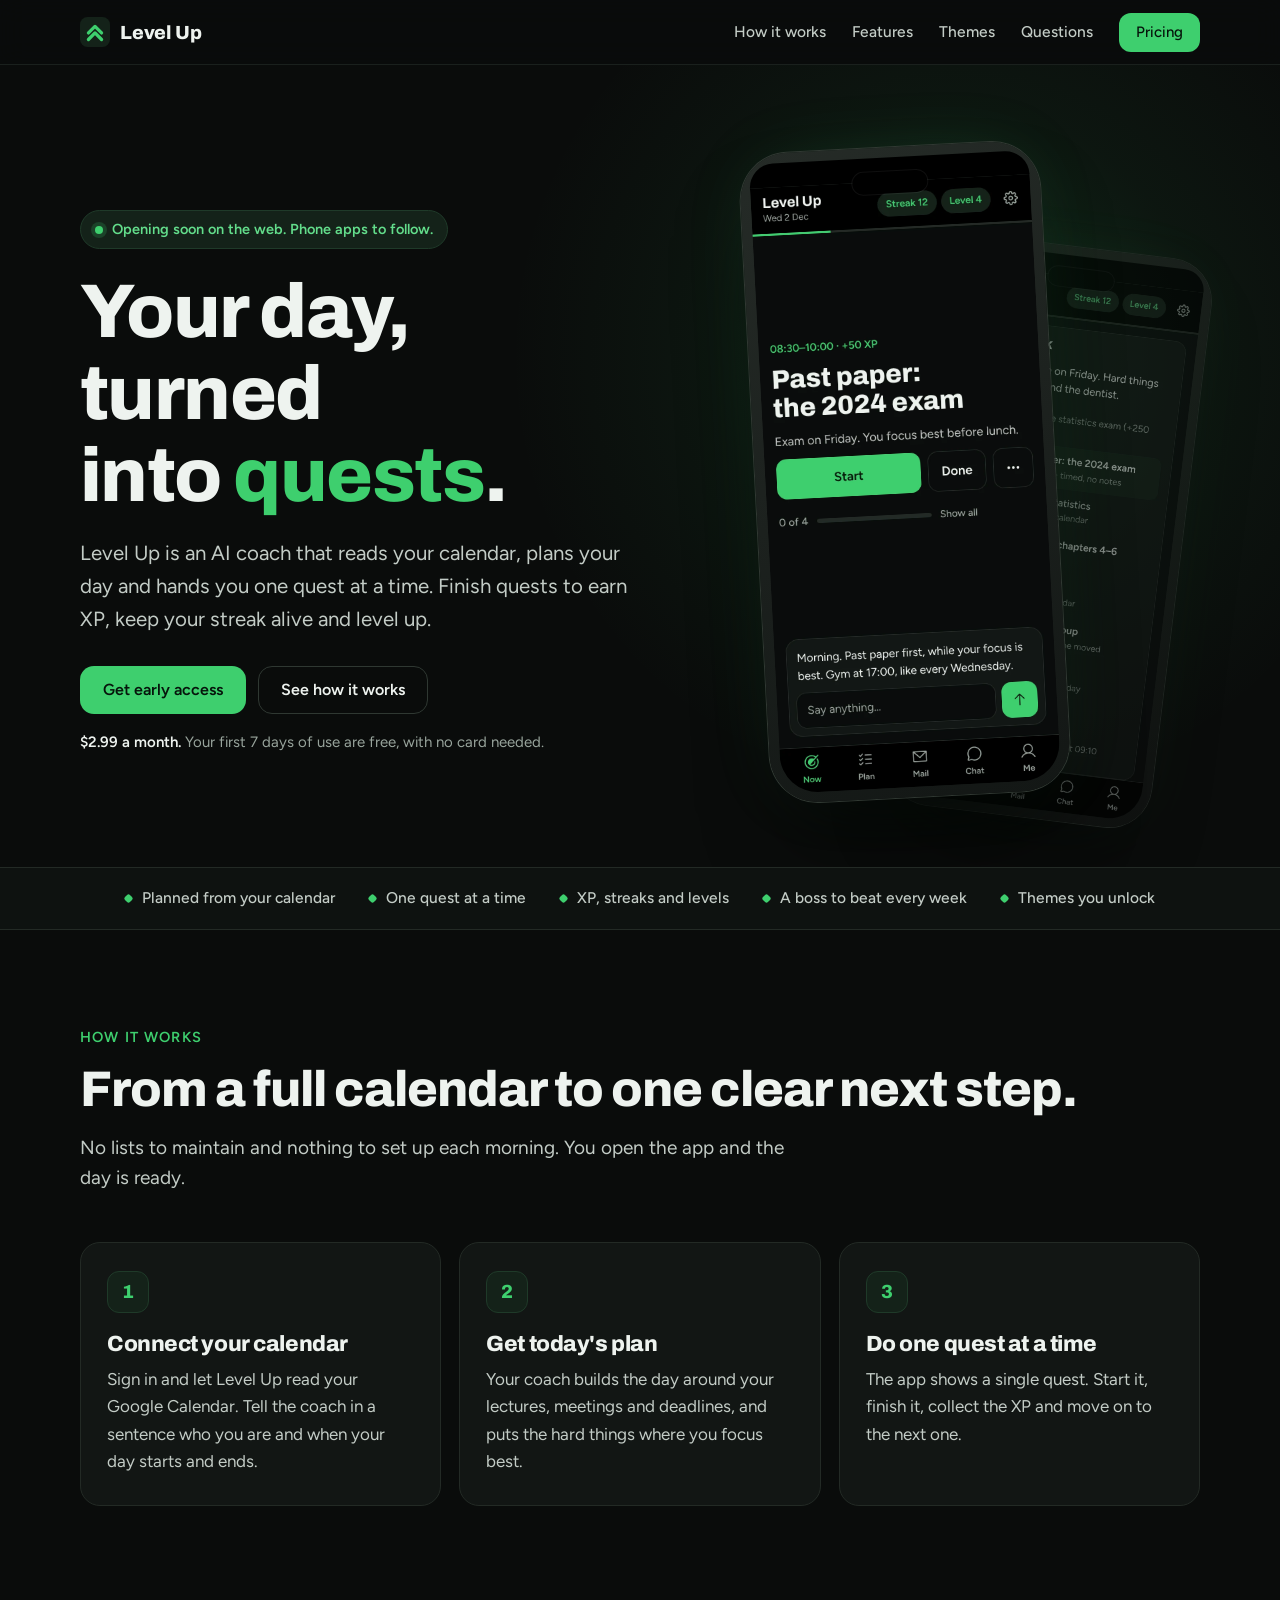
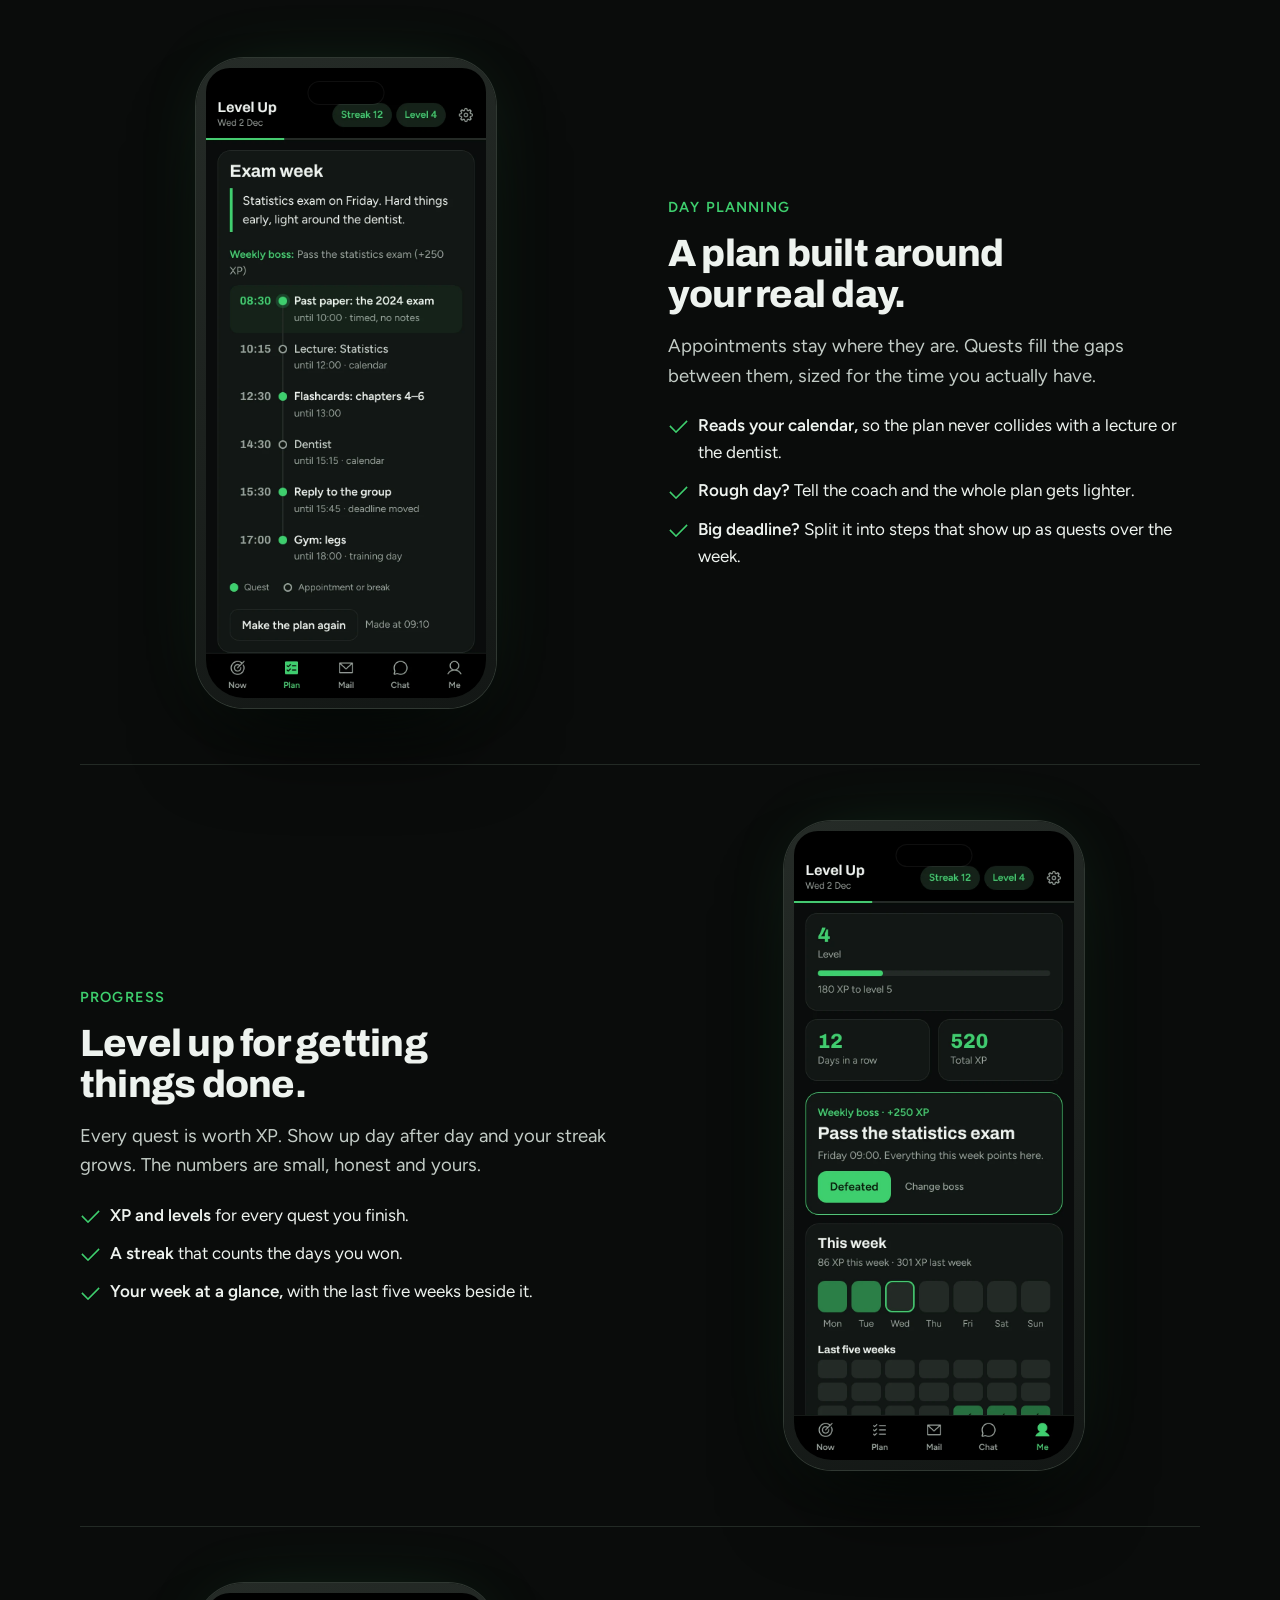
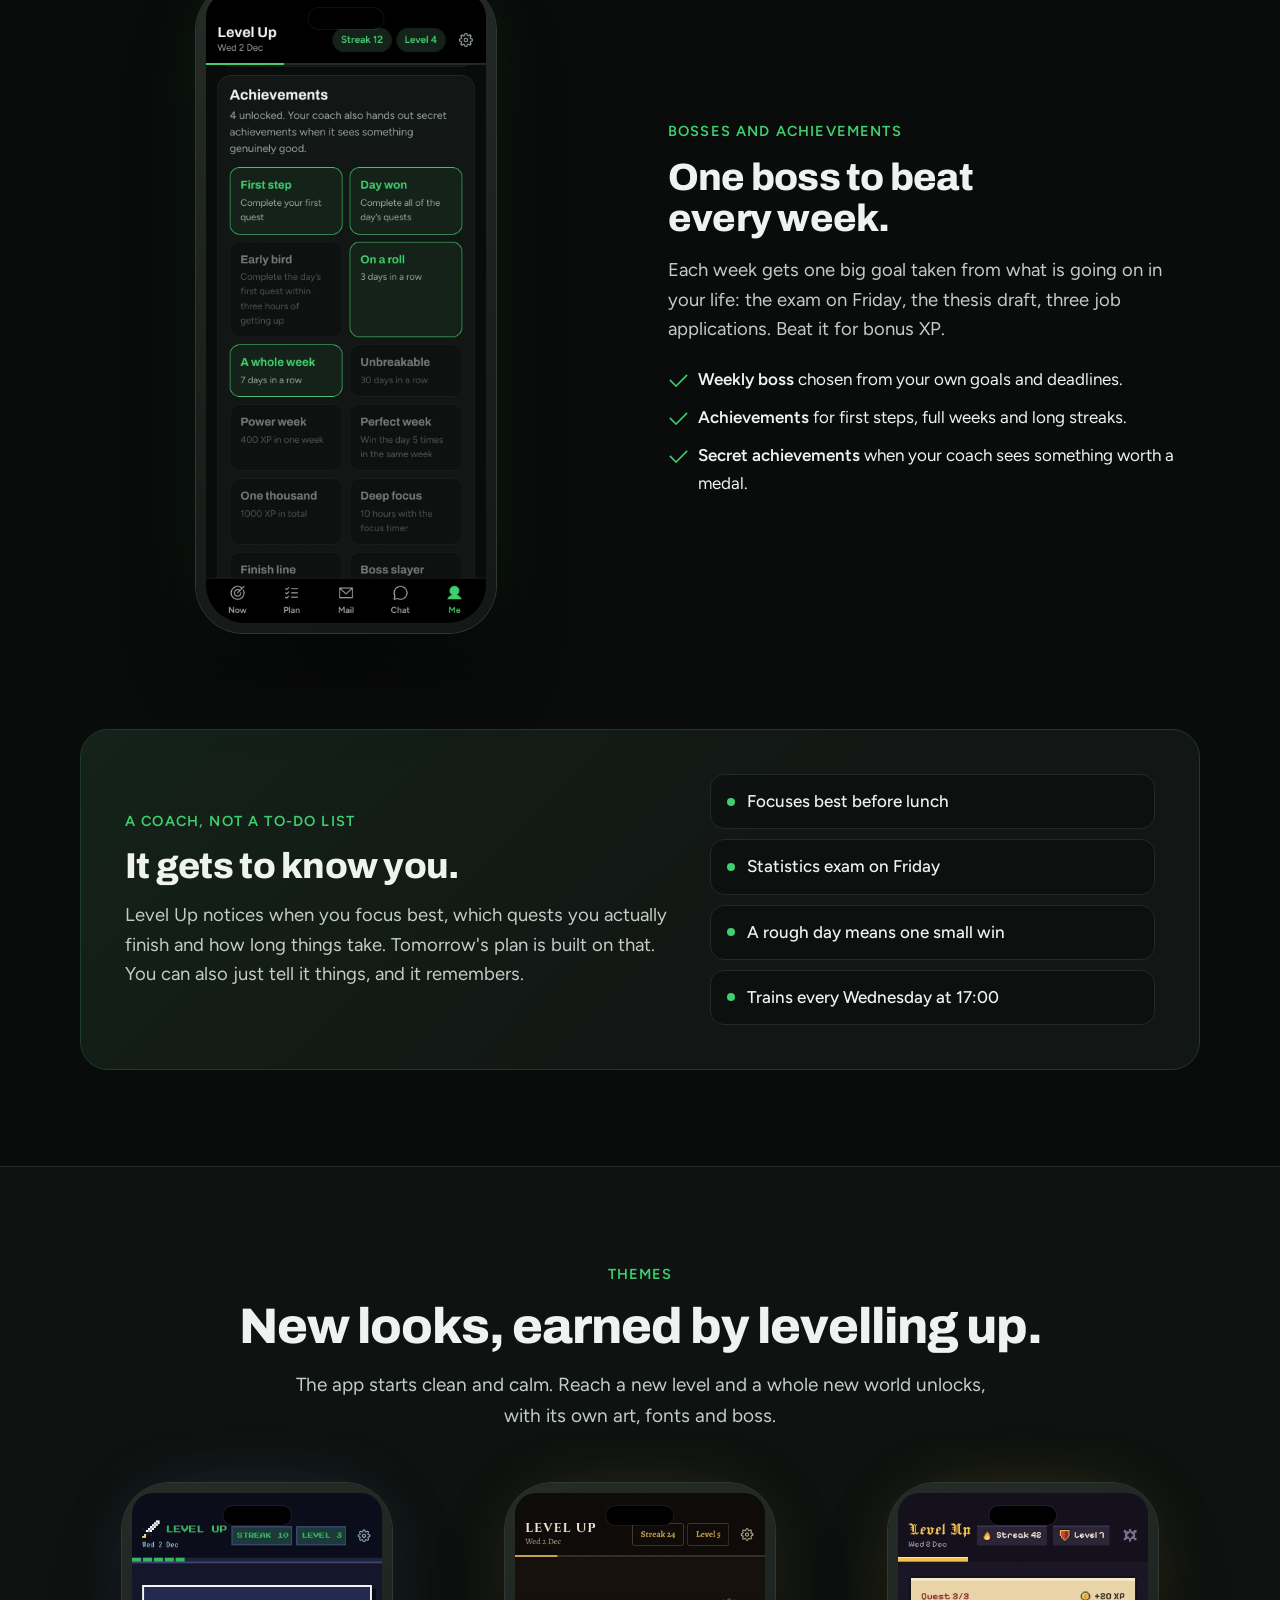
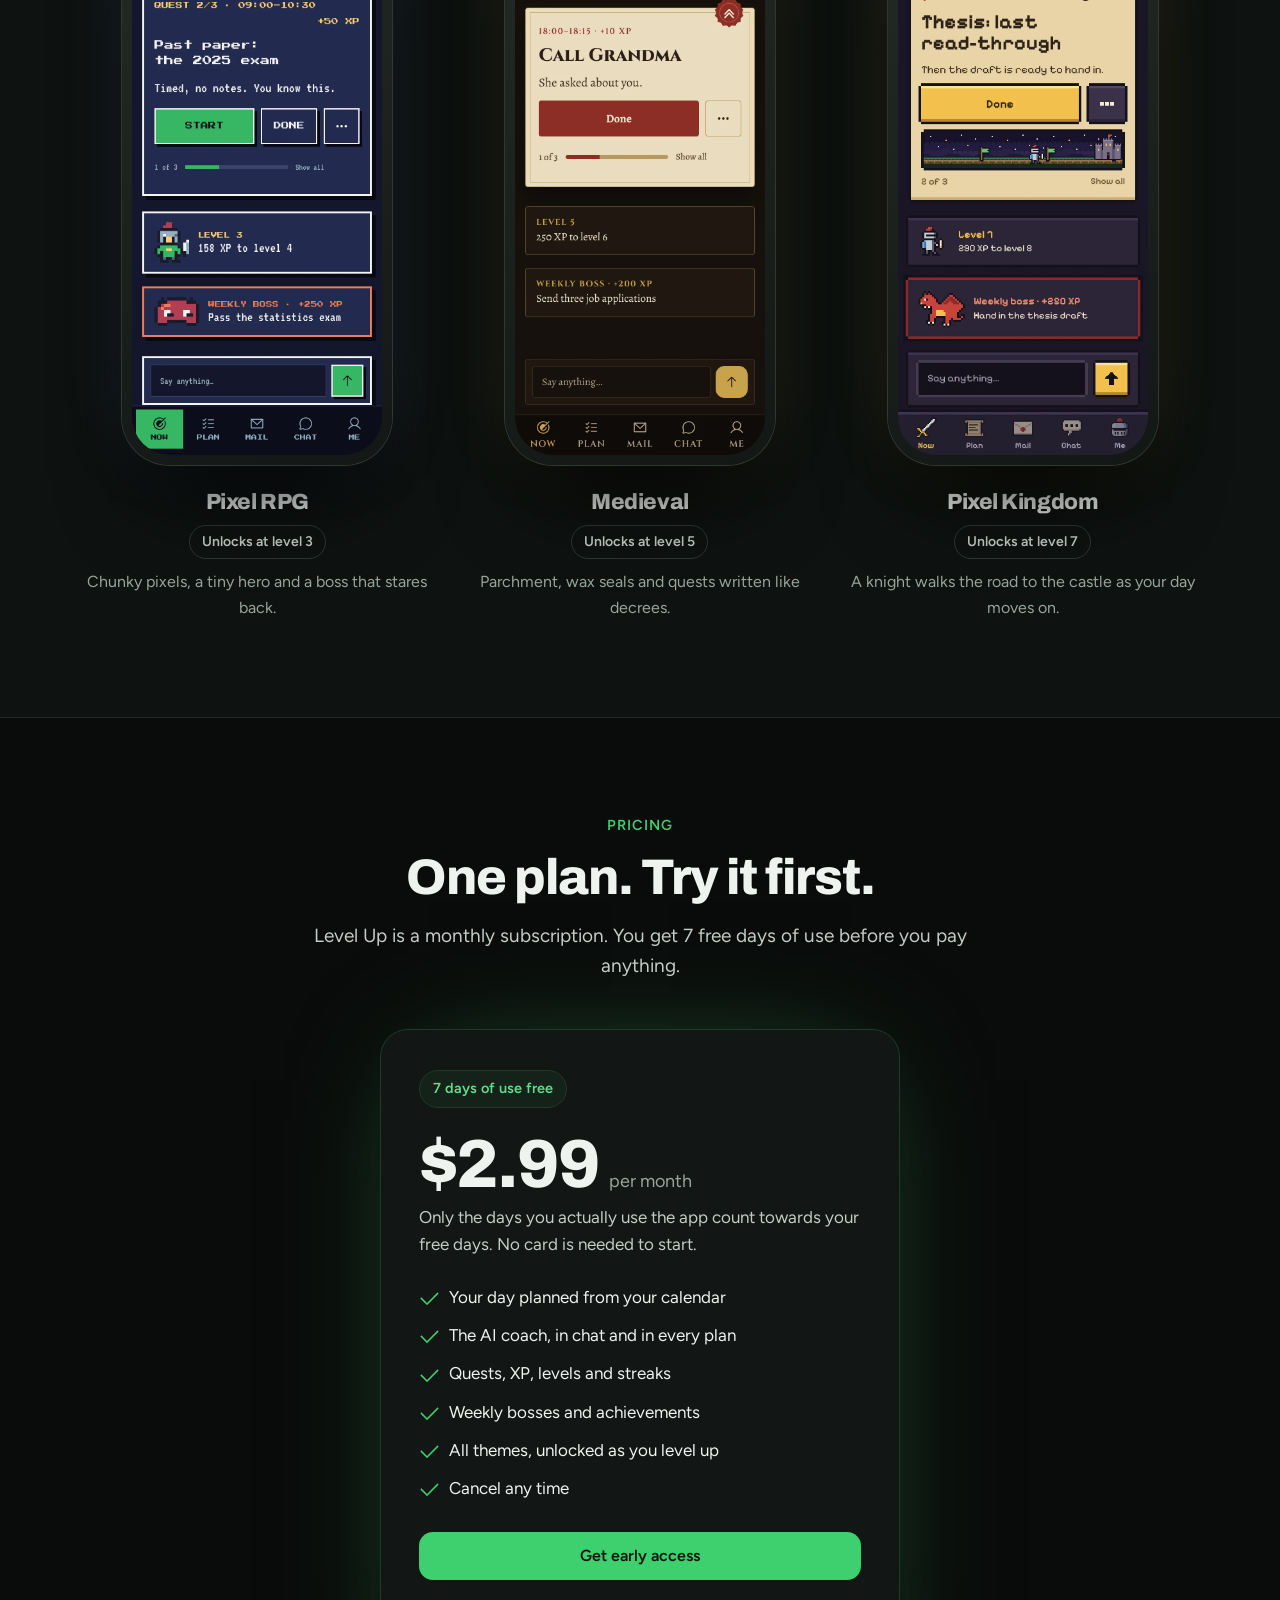
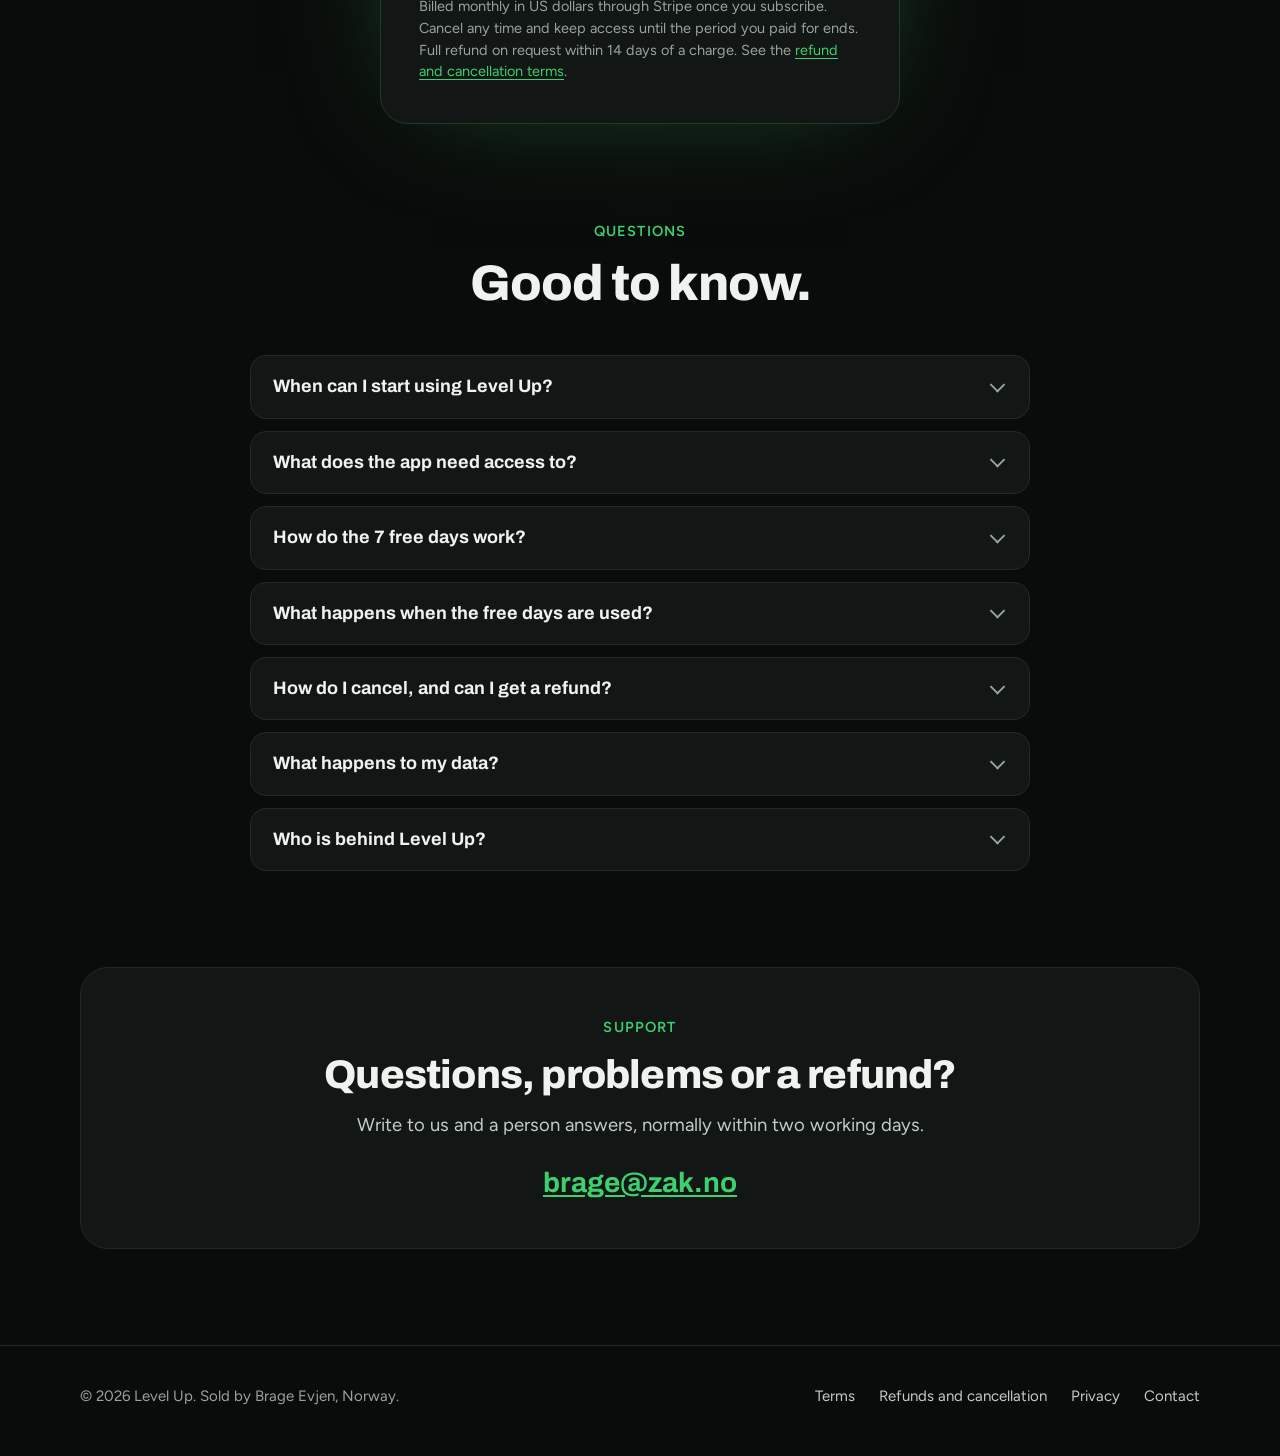
==== index.html @ 75f94ec3 "Add the Level Up landing page, terms and privacy policy Static site for GitHub Pages: what the app d" ====
<!doctype html>
<html lang="en">
<head>
<meta charset="utf-8">
<meta name="viewport" content="width=device-width, initial-scale=1">
<title>Level Up: your day, turned into quests</title>
<meta name="description" content="Level Up is an AI coach that plans your day from your calendar and hands you one quest at a time. Earn XP, keep your streak and level up. $2.99 a month, first 7 days of use free.">
<meta name="theme-color" content="#0a0c0b">
<meta property="og:type" content="website">
<meta property="og:site_name" content="Level Up">
<meta property="og:title" content="Level Up: your day, turned into quests">
<meta property="og:description" content="An AI coach that plans your day from your calendar and hands you one quest at a time. Earn XP, keep your streak and level up.">
<meta property="og:image" content="https://brageevjen.github.io/level-up/assets/img/og.png">
<meta property="og:url" content="https://brageevjen.github.io/level-up/">
<link rel="canonical" href="https://brageevjen.github.io/level-up/">
<meta name="twitter:card" content="summary_large_image">
<link rel="icon" href="assets/img/icon.svg" type="image/svg+xml">
<link rel="apple-touch-icon" href="assets/img/icon-180.png">
<link rel="preload" href="assets/fonts/archivo.woff2" as="font" type="font/woff2" crossorigin>
<link rel="preload" href="assets/fonts/figtree.woff2" as="font" type="font/woff2" crossorigin>
<link rel="stylesheet" href="assets/style.css">
</head>
<body>
<a class="skip" href="#main">Skip to content</a>

<header class="top">
  <div class="wrap">
    <a class="brand" href="./" aria-label="Level Up, home">
      <svg viewBox="0 0 64 64" aria-hidden="true"><rect width="64" height="64" rx="16" fill="#142219"/><g fill="none" stroke="#3ecf6e" stroke-width="7" stroke-linecap="round" stroke-linejoin="round"><path d="M18 34 32 20 46 34"/><path d="M18 48 32 34 46 48"/></g></svg>
      Level Up
    </a>
    <nav class="nav" aria-label="Main">
      <a href="#how">How it works</a>
      <a href="#features">Features</a>
      <a href="#themes">Themes</a>
      <a href="#faq">Questions</a>
      <a class="btn sm" href="#pricing">Pricing</a>
    </nav>
  </div>
</header>

<main id="main">

<section class="hero">
  <div class="wrap">
    <div>
      <span class="pill"><i></i>Opening soon on the web. Phone apps to follow.</span>
      <h1>Your day, turned into <em>quests</em>.</h1>
      <p class="lead">Level Up is an AI coach that reads your calendar, plans your day and hands you one quest at a time. Finish quests to earn XP, keep your streak alive and level up.</p>
      <div class="cta">
        <a class="btn" href="mailto:brage@zak.no?subject=Level%20Up%20early%20access">Get early access</a>
        <a class="btn ghost" href="#how">See how it works</a>
      </div>
      <p class="fine"><b>$2.99 a month.</b> Your first 7 days of use are free, with no card needed.</p>
    </div>
    <div class="stage" aria-hidden="true">
      <div class="phone back" style="--top:#000000"><img src="assets/img/plan.webp" alt="" width="780" height="1688"></div>
      <div class="phone front" style="--top:#000000"><img src="assets/img/now.webp" alt="" width="780" height="1688"></div>
    </div>
  </div>
</section>

<div class="strip">
  <div class="wrap">
    <ul>
      <li>Planned from your calendar</li>
      <li>One quest at a time</li>
      <li>XP, streaks and levels</li>
      <li>A boss to beat every week</li>
      <li>Themes you unlock</li>
    </ul>
  </div>
</div>

<section id="how">
  <div class="wrap">
    <p class="eyebrow">How it works</p>
    <h2 class="h2">From a full calendar to one clear next step.</h2>
    <p class="sub">No lists to maintain and nothing to set up each morning. You open the app and the day is ready.</p>
    <div class="steps">
      <div class="step">
        <h3>Connect your calendar</h3>
        <p>Sign in and let Level Up read your Google Calendar. Tell the coach in a sentence who you are and when your day starts and ends.</p>
      </div>
      <div class="step">
        <h3>Get today's plan</h3>
        <p>Your coach builds the day around your lectures, meetings and deadlines, and puts the hard things where you focus best.</p>
      </div>
      <div class="step">
        <h3>Do one quest at a time</h3>
        <p>The app shows a single quest. Start it, finish it, collect the XP and move on to the next one.</p>
      </div>
    </div>
  </div>
</section>

<section id="features" style="padding-top:0">
  <div class="wrap">

    <div class="feat">
      <div class="shot"><div class="phone" style="--top:#000000"><img src="assets/img/plan.webp" loading="lazy" width="780" height="1688" alt="The Plan view: a timeline for the day with calendar appointments and quests placed around them."></div></div>
      <div>
        <p class="eyebrow">Day planning</p>
        <h3>A plan built around your real day.</h3>
        <p>Appointments stay where they are. Quests fill the gaps between them, sized for the time you actually have.</p>
        <ul class="ticks">
          <li><b>Reads your calendar,</b> so the plan never collides with a lecture or the dentist.</li>
          <li><b>Rough day?</b> Tell the coach and the whole plan gets lighter.</li>
          <li><b>Big deadline?</b> Split it into steps that show up as quests over the week.</li>
        </ul>
      </div>
    </div>

    <div class="feat flip">
      <div class="shot"><div class="phone" style="--top:#000000"><img src="assets/img/me.webp" loading="lazy" width="780" height="1688" alt="The Me view: level 4, a 12 day streak, 520 XP in total and this week's boss."></div></div>
      <div>
        <p class="eyebrow">Progress</p>
        <h3>Level up for getting things done.</h3>
        <p>Every quest is worth XP. Show up day after day and your streak grows. The numbers are small, honest and yours.</p>
        <ul class="ticks">
          <li><b>XP and levels</b> for every quest you finish.</li>
          <li><b>A streak</b> that counts the days you won.</li>
          <li><b>Your week at a glance,</b> with the last five weeks beside it.</li>
        </ul>
      </div>
    </div>

    <div class="feat">
      <div class="shot"><div class="phone" style="--top:#000000"><img src="assets/img/achievements.webp" loading="lazy" width="780" height="1688" alt="Achievements: First step, Day won, On a roll and A whole week are unlocked. More are waiting."></div></div>
      <div>
        <p class="eyebrow">Bosses and achievements</p>
        <h3>One boss to beat every week.</h3>
        <p>Each week gets one big goal taken from what is going on in your life: the exam on Friday, the thesis draft, three job applications. Beat it for bonus XP.</p>
        <ul class="ticks">
          <li><b>Weekly boss</b> chosen from your own goals and deadlines.</li>
          <li><b>Achievements</b> for first steps, full weeks and long streaks.</li>
          <li><b>Secret achievements</b> when your coach sees something worth a medal.</li>
        </ul>
      </div>
    </div>

    <div class="learn">
      <div>
        <p class="eyebrow">A coach, not a to-do list</p>
        <h3>It gets to know you.</h3>
        <p>Level Up notices when you focus best, which quests you actually finish and how long things take. Tomorrow's plan is built on that. You can also just tell it things, and it remembers.</p>
      </div>
      <ul class="notes" aria-label="Examples of what the coach remembers">
        <li>Focuses best before lunch</li>
        <li>Statistics exam on Friday</li>
        <li>A rough day means one small win</li>
        <li>Trains every Wednesday at 17:00</li>
      </ul>
    </div>

  </div>
</section>

<section id="themes" class="themes">
  <div class="wrap center">
    <p class="eyebrow">Themes</p>
    <h2 class="h2">New looks, earned by levelling up.</h2>
    <p class="sub">The app starts clean and calm. Reach a new level and a whole new world unlocks, with its own art, fonts and boss.</p>
    <div class="tgrid">
      <div class="theme t-pixel">
        <div class="phone" style="--top:#0b0d1a"><img src="assets/img/pixel.webp" loading="lazy" width="780" height="1688" alt="Level Up in the Pixel RPG theme: blocky retro fonts, a small pixel hero and a pixel boss."></div>
        <h3>Pixel RPG</h3>
        <span class="lvl">Unlocks at level 3</span>
        <p>Chunky pixels, a tiny hero and a boss that stares back.</p>
      </div>
      <div class="theme t-med">
        <div class="phone" style="--top:#0f0b08"><img src="assets/img/medieval.webp" loading="lazy" width="780" height="1688" alt="Level Up in the Medieval theme: a parchment quest card with a wax seal and serif lettering."></div>
        <h3>Medieval</h3>
        <span class="lvl">Unlocks at level 5</span>
        <p>Parchment, wax seals and quests written like decrees.</p>
      </div>
      <div class="theme t-realm">
        <div class="phone" style="--top:#15111c"><img src="assets/img/kingdom.webp" loading="lazy" width="780" height="1688" alt="Level Up in the Pixel Kingdom theme: a knight walks a night road towards a castle and a red dragon is the weekly boss."></div>
        <h3>Pixel Kingdom</h3>
        <span class="lvl">Unlocks at level 7</span>
        <p>A knight walks the road to the castle as your day moves on.</p>
      </div>
    </div>
  </div>
</section>

<section id="pricing">
  <div class="wrap center">
    <p class="eyebrow">Pricing</p>
    <h2 class="h2">One plan. Try it first.</h2>
    <p class="sub">Level Up is a monthly subscription. You get 7 free days of use before you pay anything.</p>
    <div class="price">
      <span class="tag">7 days of use free</span>
      <div class="amount"><b>$2.99</b><span>per month</span></div>
      <p class="note">Only the days you actually use the app count towards your free days. No card is needed to start.</p>
      <ul class="ticks">
        <li>Your day planned from your calendar</li>
        <li>The AI coach, in chat and in every plan</li>
        <li>Quests, XP, levels and streaks</li>
        <li>Weekly bosses and achievements</li>
        <li>All themes, unlocked as you level up</li>
        <li>Cancel any time</li>
      </ul>
      <a class="btn" href="mailto:brage@zak.no?subject=Level%20Up%20early%20access">Get early access</a>
      <small>Billed monthly in US dollars through Stripe once you subscribe. Cancel any time and keep access until the period you paid for ends. Full refund on request within 14 days of a charge. See the <a href="terms.html#refunds">refund and cancellation terms</a>.</small>
    </div>
  </div>
</section>

<section id="faq" style="padding-top:0">
  <div class="wrap">
    <div class="center">
      <p class="eyebrow">Questions</p>
      <h2 class="h2">Good to know.</h2>
    </div>
    <div class="faq">
      <details>
        <summary>When can I start using Level Up?</summary>
        <p>Level Up is in its last stretch before opening on the web, and it will work in the browser on your phone and computer. Apps for iPhone and Android follow. Send an e-mail to <a href="mailto:brage@zak.no">brage@zak.no</a> and you will hear from us when it opens.</p>
      </details>
      <details>
        <summary>What does the app need access to?</summary>
        <p>Your Google Calendar, and only with your permission. Level Up reads your events to plan the day. It adds or deletes an event only when you ask for it, and deleting always needs your approval in the app. You can withdraw the permission at any time.</p>
      </details>
      <details>
        <summary>How do the 7 free days work?</summary>
        <p>A day counts when you use the app to plan it. Days you do not open the app are not used up, so a busy week does not eat your trial. You do not enter a card to start.</p>
      </details>
      <details>
        <summary>What happens when the free days are used?</summary>
        <p>The AI coach pauses until you subscribe. Your quests, XP, streak and level stay where they are, and you are never charged without choosing a plan yourself.</p>
      </details>
      <details>
        <summary>How do I cancel, and can I get a refund?</summary>
        <p>You cancel in the app under Settings, Account, whenever you like, and keep access until the end of the month you paid for. If you are not happy, write to <a href="mailto:brage@zak.no">brage@zak.no</a> within 14 days of a charge and you get that charge back in full. The details are in the <a href="terms.html#refunds">terms</a>.</p>
      </details>
      <details>
        <summary>What happens to my data?</summary>
        <p>Your plans, quests and progress are stored so the app can work, and the parts needed to plan your day are sent to an AI model. Your data is not sold, there is no advertising, and you can download or delete everything. Read the <a href="privacy.html">privacy policy</a>.</p>
      </details>
      <details>
        <summary>Who is behind Level Up?</summary>
        <p>Level Up is made and sold by Brage Evjen, an independent developer in Norway. Questions go straight to him at <a href="mailto:brage@zak.no">brage@zak.no</a>.</p>
      </details>
    </div>
  </div>
</section>

<section id="contact" class="contact">
  <div class="wrap">
    <div class="cbox">
      <p class="eyebrow">Support</p>
      <h2>Questions, problems or a refund?</h2>
      <p>Write to us and a person answers, normally within two working days.</p>
      <a class="mail" href="mailto:brage@zak.no">brage@zak.no</a>
    </div>
  </div>
</section>

</main>

<footer>
  <div class="wrap">
    <span>© 2026 Level Up. Sold by Brage Evjen, Norway.</span>
    <nav aria-label="Legal">
      <a href="terms.html">Terms</a>
      <a href="terms.html#refunds">Refunds and cancellation</a>
      <a href="privacy.html">Privacy</a>
      <a href="mailto:brage@zak.no">Contact</a>
    </nav>
  </div>
</footer>
</body>
</html>
---- assets/style.css ----
@font-face{font-family:Archivo;font-style:normal;font-weight:100 900;font-stretch:100%;font-display:swap;src:url(fonts/archivo.woff2) format("woff2")}
@font-face{font-family:Figtree;font-style:normal;font-weight:300 900;font-display:swap;src:url(fonts/figtree.woff2) format("woff2")}

:root{
  --bg:#0a0c0b;--bg2:#0e1210;--card:#121614;--line:#232a25;--line2:#2f3832;
  --ink:#eef3ef;--mute:#98a49c;--dim:#c3ccc6;
  --co:#3ecf6e;--co2:#63dd8b;--soft:#142219;--on:#06140b;
  --gold:#f2c14e;--red:#d9705f;--blue:#7f9bff;
  --fd:Archivo,system-ui,-apple-system,"Segoe UI",sans-serif;
  --fb:Figtree,system-ui,-apple-system,"Segoe UI",sans-serif;
  --w:1120px;--r:20px;
}
*{box-sizing:border-box}
html{scroll-behavior:smooth;-webkit-text-size-adjust:100%}
body{margin:0;background:var(--bg);color:var(--ink);font:400 17px/1.6 var(--fb);-webkit-font-smoothing:antialiased;overflow-x:hidden}
img{max-width:100%;display:block}
a{color:var(--co);text-underline-offset:3px}
a:hover{color:var(--co2)}
:focus-visible{outline:2px solid var(--co);outline-offset:3px;border-radius:6px}
h1,h2,h3{font-family:var(--fd);font-weight:800;letter-spacing:-.02em;line-height:1.08;margin:0;text-wrap:balance}
p{margin:0}
.wrap{width:min(var(--w),100% - 40px);margin-inline:auto}
.skip{position:absolute;left:-999px;top:8px;background:var(--co);color:var(--on);padding:8px 14px;border-radius:10px;font-weight:600;z-index:20}
.skip:focus{left:12px}

/* header */
.top{position:sticky;top:0;z-index:10;background:rgb(10 12 11 / .82);backdrop-filter:saturate(1.4) blur(14px);-webkit-backdrop-filter:saturate(1.4) blur(14px);border-bottom:1px solid rgb(35 42 37 / .7)}
.top .wrap{display:flex;align-items:center;gap:20px;height:64px}
.brand{display:flex;align-items:center;gap:10px;font:800 19px/1 var(--fd);letter-spacing:-.01em;color:var(--ink);text-decoration:none}
.brand:hover{color:var(--ink)}
.brand svg{width:30px;height:30px;flex:none}
.nav{margin-left:auto;display:flex;align-items:center;gap:26px}
.nav a{color:var(--dim);text-decoration:none;font-weight:500;font-size:15.5px}
.nav a:hover{color:var(--ink)}
.nav .btn{color:var(--on)}

/* buttons */
.btn{display:inline-flex;align-items:center;justify-content:center;gap:8px;background:var(--co);color:var(--on);font:600 16px/1 var(--fb);padding:15px 22px;border-radius:14px;text-decoration:none;border:1px solid transparent;transition:transform .15s,background .15s,border-color .15s}
.btn:hover{background:var(--co2);color:var(--on);transform:translateY(-1px)}
.btn.sm{padding:11px 16px;font-size:15px;border-radius:12px}
.btn.ghost{background:transparent;color:var(--ink);border-color:var(--line2)}
.btn.ghost:hover{background:var(--card);color:var(--ink);border-color:#3d4841}

/* hero */
.hero{position:relative;padding:72px 0 40px;overflow:hidden}
.hero::before{content:"";position:absolute;inset:-20% -10% auto auto;width:900px;height:900px;background:radial-gradient(closest-side,rgb(62 207 110 / .17),rgb(62 207 110 / .05) 55%,transparent);pointer-events:none}
.hero .wrap{position:relative;display:grid;grid-template-columns:1.05fr .95fr;gap:48px;align-items:center}
.pill{display:inline-flex;align-items:center;gap:9px;background:var(--soft);color:var(--co2);border:1px solid #1f3a29;border-radius:999px;padding:7px 14px;font-weight:600;font-size:14.5px}
.pill i{width:8px;height:8px;border-radius:50%;background:var(--co);box-shadow:0 0 0 4px rgb(62 207 110 / .18)}
.hero h1{font-size:clamp(42px,6.3vw,76px);margin:22px 0 20px}
.hero h1 em{font-style:normal;color:var(--co)}
.lead{font-size:clamp(18px,1.6vw,21px);color:var(--dim);max-width:34em}
.cta{display:flex;flex-wrap:wrap;gap:12px;margin-top:30px}
.fine{margin-top:16px;color:var(--mute);font-size:15px}
.fine b{color:var(--ink);font-weight:600}
.stage{position:relative;display:flex;justify-content:center;padding:10px 0 30px}
.phone{position:relative;width:min(300px,76vw);border-radius:48px;padding:10px;background:linear-gradient(160deg,#252b27,#131715);box-shadow:0 0 0 1px #303832,0 50px 90px -30px rgb(0 0 0 / .9),0 0 80px -30px rgb(62 207 110 / .25)}
.phone::before{content:"";display:block;padding-top:8.5%;background:var(--top,#000);border-radius:38px 38px 0 0}
.phone::after{content:"";position:absolute;top:calc(10px + 2.2%);left:50%;width:25%;aspect-ratio:3.5;transform:translateX(-50%);background:#000;border-radius:999px;box-shadow:0 0 0 1px rgb(255 255 255 / .06)}
.phone img{width:100%;height:auto;border-radius:0 0 38px 38px;background:var(--top,#0a0c0b)}
.stage .back{position:absolute;right:max(0px,calc(50% - 300px));top:70px;transform:rotate(7deg) scale(.88);opacity:.55;filter:saturate(.8)}
.stage .front{z-index:1;transform:translateX(-40px) rotate(-3deg)}

/* strip */
.strip{border-block:1px solid var(--line);background:var(--bg2)}
.strip ul{list-style:none;margin:0;padding:18px 0;display:flex;flex-wrap:wrap;justify-content:center;gap:10px 34px;color:var(--dim);font-weight:500;font-size:15.5px}
.strip li{display:flex;align-items:center;gap:10px}
.strip li::before{content:"";width:7px;height:7px;border-radius:2px;background:var(--co);transform:rotate(45deg)}

/* sections */
section{padding:96px 0}
.eyebrow{color:var(--co);font-weight:600;font-size:14.5px;letter-spacing:.08em;text-transform:uppercase;margin-bottom:14px}
.h2{font-size:clamp(32px,4.2vw,50px)}
.sub{color:var(--dim);font-size:19px;max-width:38em;margin-top:16px}
.center{text-align:center}
.center .sub{margin-inline:auto}

/* steps */
.steps{display:grid;grid-template-columns:repeat(3,1fr);gap:18px;margin-top:48px;counter-reset:s}
.step{background:var(--card);border:1px solid var(--line);border-radius:var(--r);padding:28px 26px 30px;counter-increment:s}
.step::before{content:counter(s);display:grid;place-items:center;width:40px;height:40px;border-radius:12px;background:var(--soft);color:var(--co);font:800 19px/1 var(--fd);margin-bottom:20px;border:1px solid #1f3a29}
.step h3{font-size:22px;margin-bottom:10px}
.step p{color:var(--dim)}

/* feature rows */
.feat{display:grid;grid-template-columns:1fr 1fr;gap:56px;align-items:center;padding:56px 0}
.feat + .feat{border-top:1px solid var(--line)}
.feat .shot{display:flex;justify-content:center}
.feat.flip .shot{order:2}
.feat h3{font-size:clamp(28px,3.2vw,38px);margin-bottom:16px}
.feat p{color:var(--dim);font-size:18.5px;max-width:30em}
.ticks{list-style:none;margin:22px 0 0;padding:0;display:grid;gap:11px}
.ticks li{position:relative;padding-left:30px;color:var(--ink)}
.ticks li::before{content:"";position:absolute;left:2px;top:.42em;width:15px;height:8px;border-left:2.5px solid var(--co);border-bottom:2.5px solid var(--co);transform:rotate(-45deg);border-radius:1px}
.ticks b{font-weight:600}

.feat .eyebrow,.learn .eyebrow,.cbox .eyebrow{color:var(--co);font-size:14.5px;margin:0 0 14px;max-width:none}

/* learn card */
.learn{margin-top:40px;background:linear-gradient(135deg,var(--soft),var(--card) 60%);border:1px solid #1f3a29;border-radius:28px;padding:44px;display:grid;grid-template-columns:1.1fr .9fr;gap:40px;align-items:center}
.learn h3{font-size:clamp(26px,3vw,36px);margin-bottom:14px}
.learn p{color:var(--dim);font-size:18.5px}
.notes{list-style:none;margin:0;padding:0;display:grid;gap:10px}
.notes li{background:rgb(10 12 11 / .55);border:1px solid var(--line);border-radius:14px;padding:13px 16px;font-weight:500;display:flex;gap:12px;align-items:center}
.notes li::before{content:"";flex:none;width:8px;height:8px;border-radius:50%;background:var(--co)}

/* themes */
.themes{background:var(--bg2);border-block:1px solid var(--line)}
.tgrid{display:grid;grid-template-columns:repeat(3,1fr);gap:28px;margin-top:52px}
.theme{display:flex;flex-direction:column;align-items:center;text-align:center}
.theme .phone{width:min(270px,70vw)}
.theme h3{font-size:22px;margin-top:26px}
.theme .lvl{display:inline-block;margin-top:10px;padding:5px 12px;border-radius:999px;font-weight:600;font-size:14px;border:1px solid var(--line2);color:var(--dim)}
.theme p{color:var(--mute);margin-top:10px;max-width:22em;font-size:16px}
.t-pixel .phone{box-shadow:0 0 0 1px #303832,0 50px 90px -30px #000,0 0 80px -30px rgb(127 155 255 / .35)}
.t-med .phone{box-shadow:0 0 0 1px #303832,0 50px 90px -30px #000,0 0 80px -30px rgb(201 162 74 / .35)}
.t-realm .phone{box-shadow:0 0 0 1px #303832,0 50px 90px -30px #000,0 0 80px -30px rgb(242 193 78 / .35)}

/* pricing */
.price{max-width:520px;margin:48px auto 0;background:var(--card);border:1px solid #1f3a29;border-radius:28px;padding:40px 38px;text-align:left;box-shadow:0 0 120px -50px rgb(62 207 110 / .5)}
.price .tag{display:inline-block;background:var(--soft);color:var(--co2);border:1px solid #1f3a29;border-radius:999px;padding:6px 13px;font-weight:600;font-size:14.5px}
.amount{display:flex;align-items:baseline;gap:10px;margin:22px 0 6px}
.amount b{font:800 68px/1 var(--fd);letter-spacing:-.03em}
.amount span{color:var(--mute);font-size:18px}
.price .note{color:var(--dim)}
.price .ticks{margin:26px 0 30px}
.price .btn{width:100%}
.price small{display:block;margin-top:16px;color:var(--mute);font-size:14.5px;line-height:1.5}

/* faq */
.faq{max-width:780px;margin:44px auto 0;display:grid;gap:12px}
details{background:var(--card);border:1px solid var(--line);border-radius:16px;padding:0 22px}
summary{cursor:pointer;list-style:none;padding:19px 30px 19px 0;font:700 18px/1.3 var(--fd);position:relative}
summary::-webkit-details-marker{display:none}
summary::after{content:"";position:absolute;right:4px;top:50%;width:9px;height:9px;border-right:2px solid var(--mute);border-bottom:2px solid var(--mute);transform:translateY(-70%) rotate(45deg);transition:transform .2s}
details[open] summary::after{transform:translateY(-30%) rotate(225deg)}
details p{color:var(--dim);padding:0 0 20px}

/* contact */
.contact{padding-top:0}
.cbox{background:var(--card);border:1px solid var(--line);border-radius:28px;padding:48px 40px;text-align:center}
.cbox h2{font-size:clamp(28px,3.4vw,40px)}
.cbox p{color:var(--dim);margin:14px auto 26px;max-width:34em;font-size:18.5px}
.mail{font:700 clamp(20px,2.6vw,28px)/1.2 var(--fd);word-break:break-word}

/* footer */
footer{border-top:1px solid var(--line);padding:38px 0 48px;color:var(--mute);font-size:15px}
footer .wrap{display:flex;flex-wrap:wrap;gap:16px 32px;align-items:center;justify-content:space-between}
footer nav{display:flex;flex-wrap:wrap;gap:8px 24px}
footer a{color:var(--dim);text-decoration:none}
footer a:hover{color:var(--ink)}

/* legal pages */
.legal{max-width:760px;padding:56px 0 88px}
.legal h1{font-size:clamp(36px,5vw,52px);margin-bottom:10px}
.legal .upd{color:var(--mute);margin-bottom:34px}
.legal h2{font-size:24px;margin:40px 0 12px;scroll-margin-top:84px}
.legal p,.legal li{color:var(--dim)}
.legal p + p{margin-top:12px}
.legal ul{padding-left:22px;margin:10px 0;display:grid;gap:7px}
.legal b{color:var(--ink);font-weight:600}
.legal .box{background:var(--card);border:1px solid var(--line);border-radius:16px;padding:18px 20px;margin:8px 0 6px}

@media (max-width:900px){
  .hero{padding-top:48px}
  .hero .wrap{grid-template-columns:1fr;gap:40px}
  .stage .back{right:calc(50% - 215px)}
  .stage .front{transform:translateX(-30px) rotate(-3deg)}
  .steps{grid-template-columns:1fr}
  .feat,.feat.flip{grid-template-columns:1fr;gap:34px;padding:44px 0}
  .feat.flip .shot{order:0}
  .learn{grid-template-columns:1fr;padding:30px 24px}
  section{padding:72px 0}
  .tgrid{display:flex;gap:18px;overflow-x:auto;scroll-snap-type:x mandatory;margin-inline:-20px;padding:6px 20px 14px;scrollbar-width:none}
  .tgrid::-webkit-scrollbar{display:none}
  .theme{flex:0 0 min(300px,80vw);scroll-snap-align:center}
}
@media (max-width:640px){
  body{font-size:16.5px}
  .nav a:not(.btn){display:none}
  .stage .back{display:none}
  .stage .front{transform:none}
  .strip ul{justify-content:flex-start;gap:10px 22px}
  .price{padding:30px 24px}
  .amount b{font-size:58px}
  .cbox{padding:36px 22px}
  .cta .btn{flex:1 1 100%}
}
@media (prefers-reduced-motion:reduce){html{scroll-behavior:auto}.btn{transition:none}}
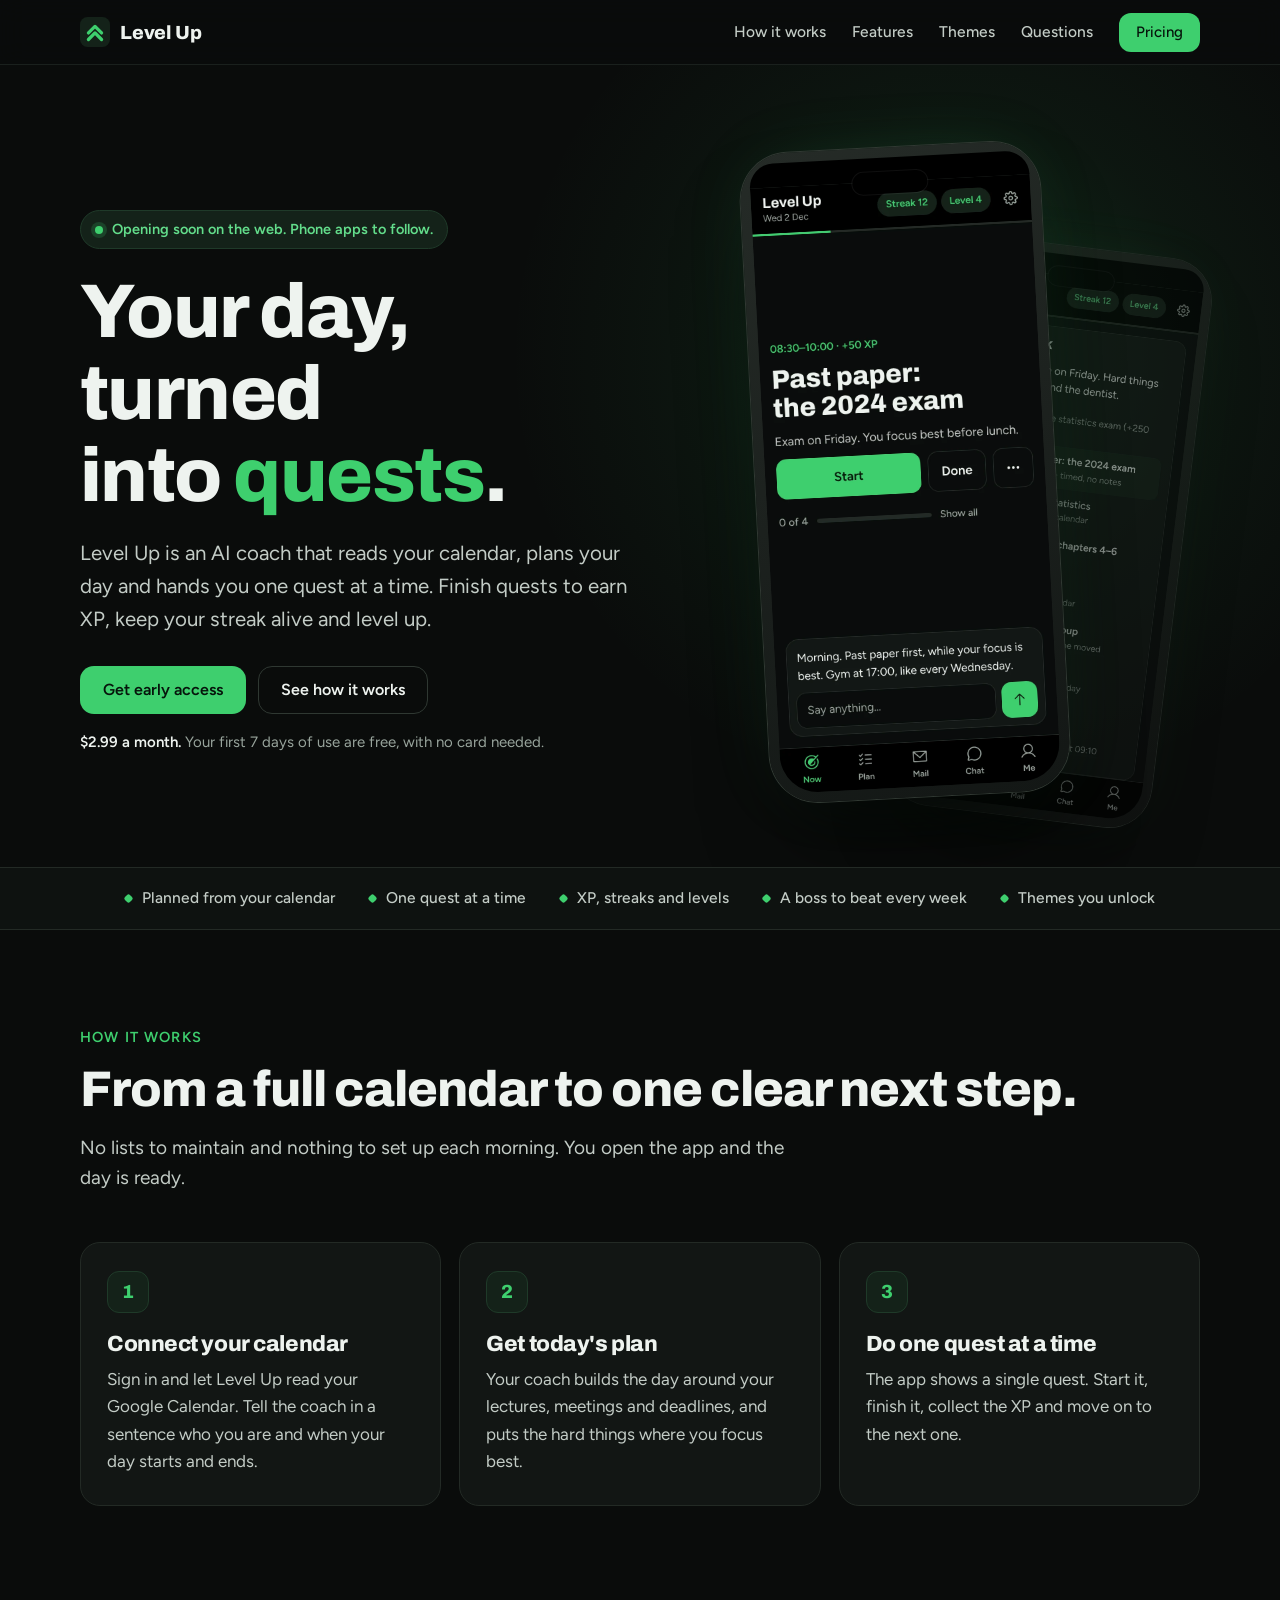
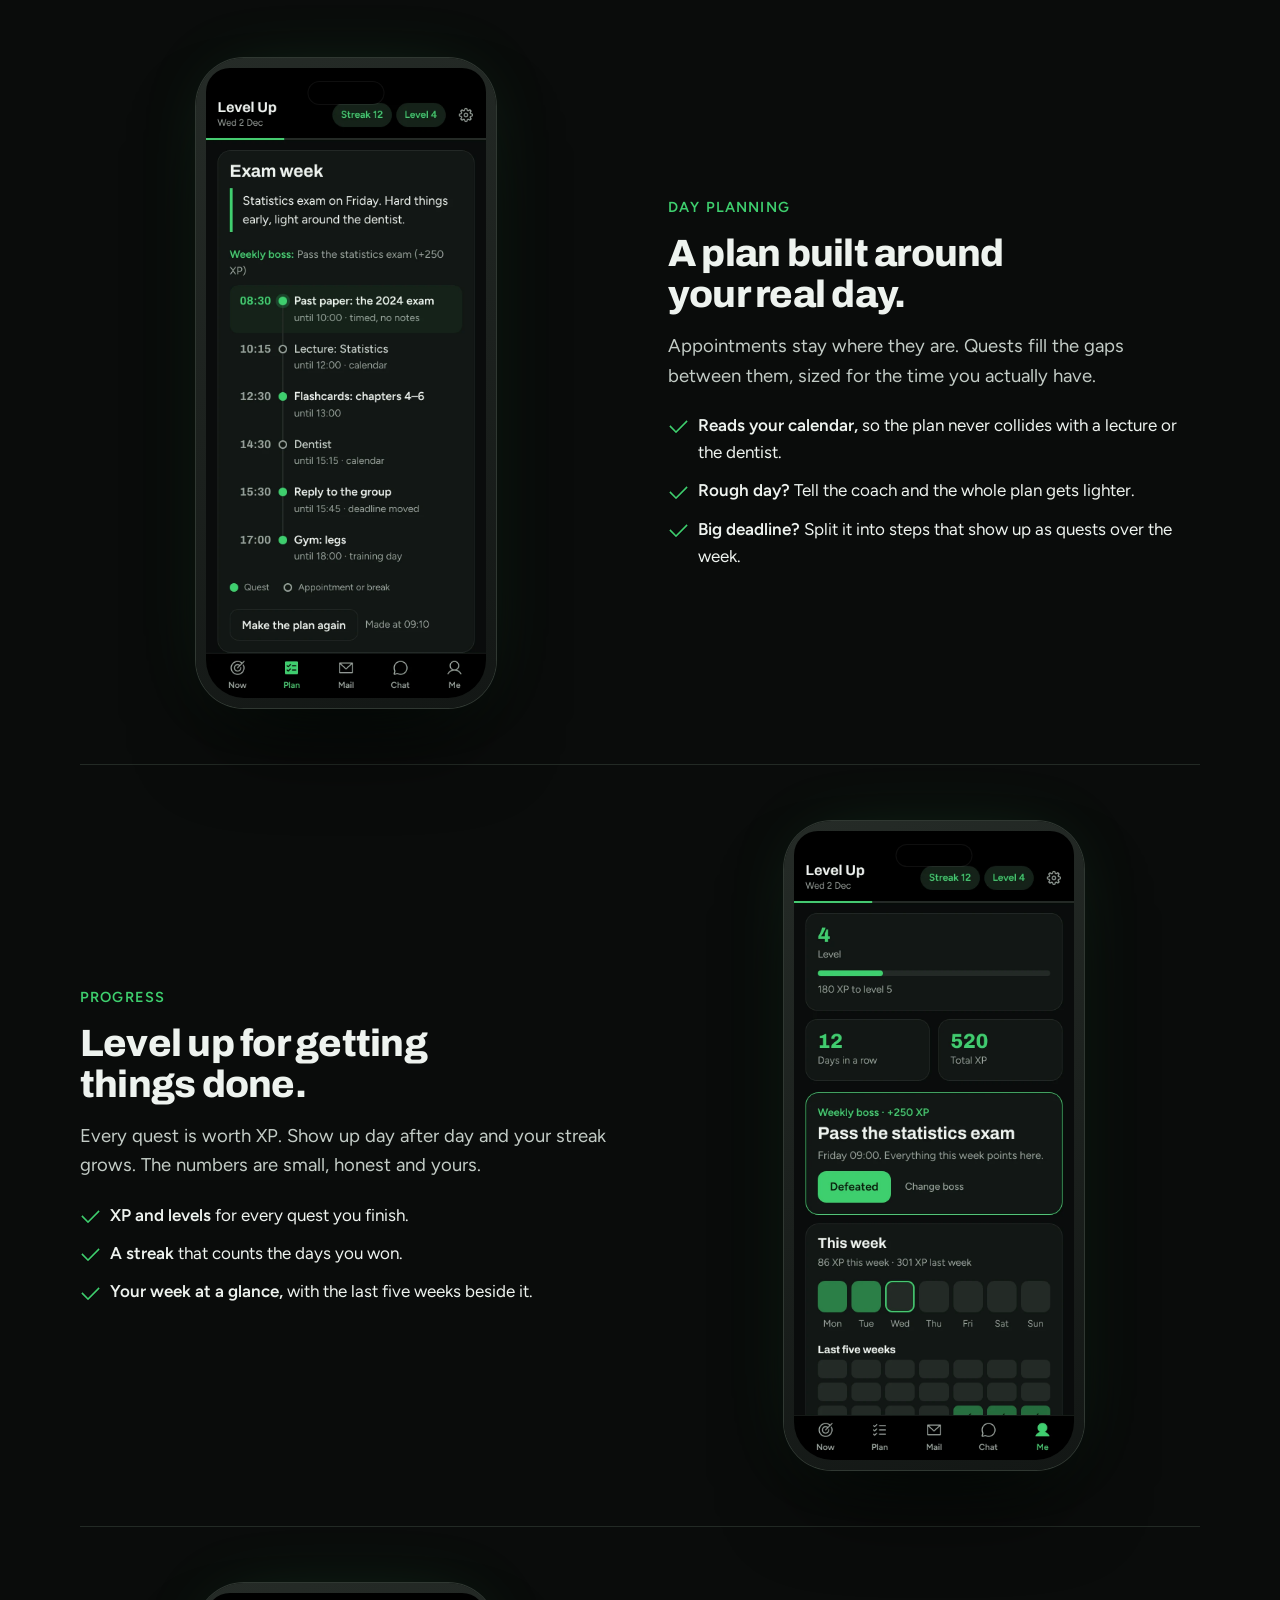
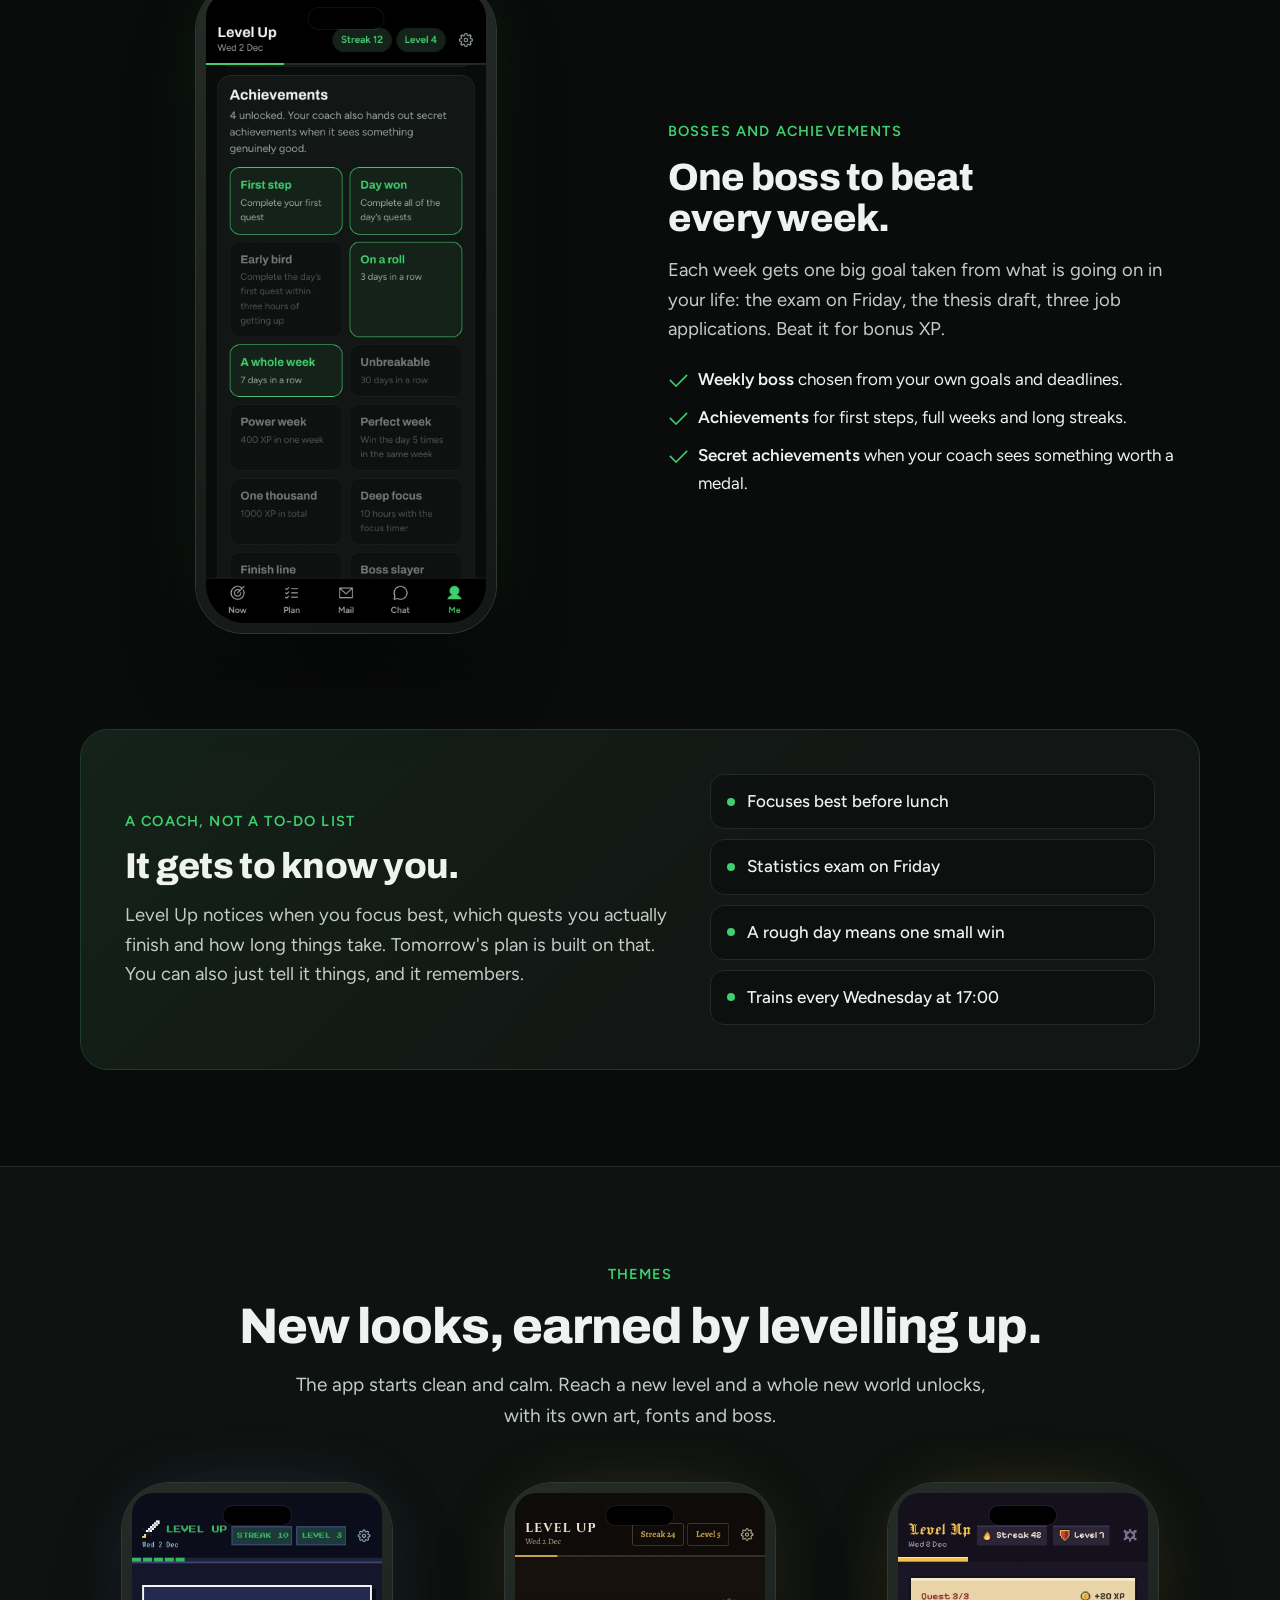
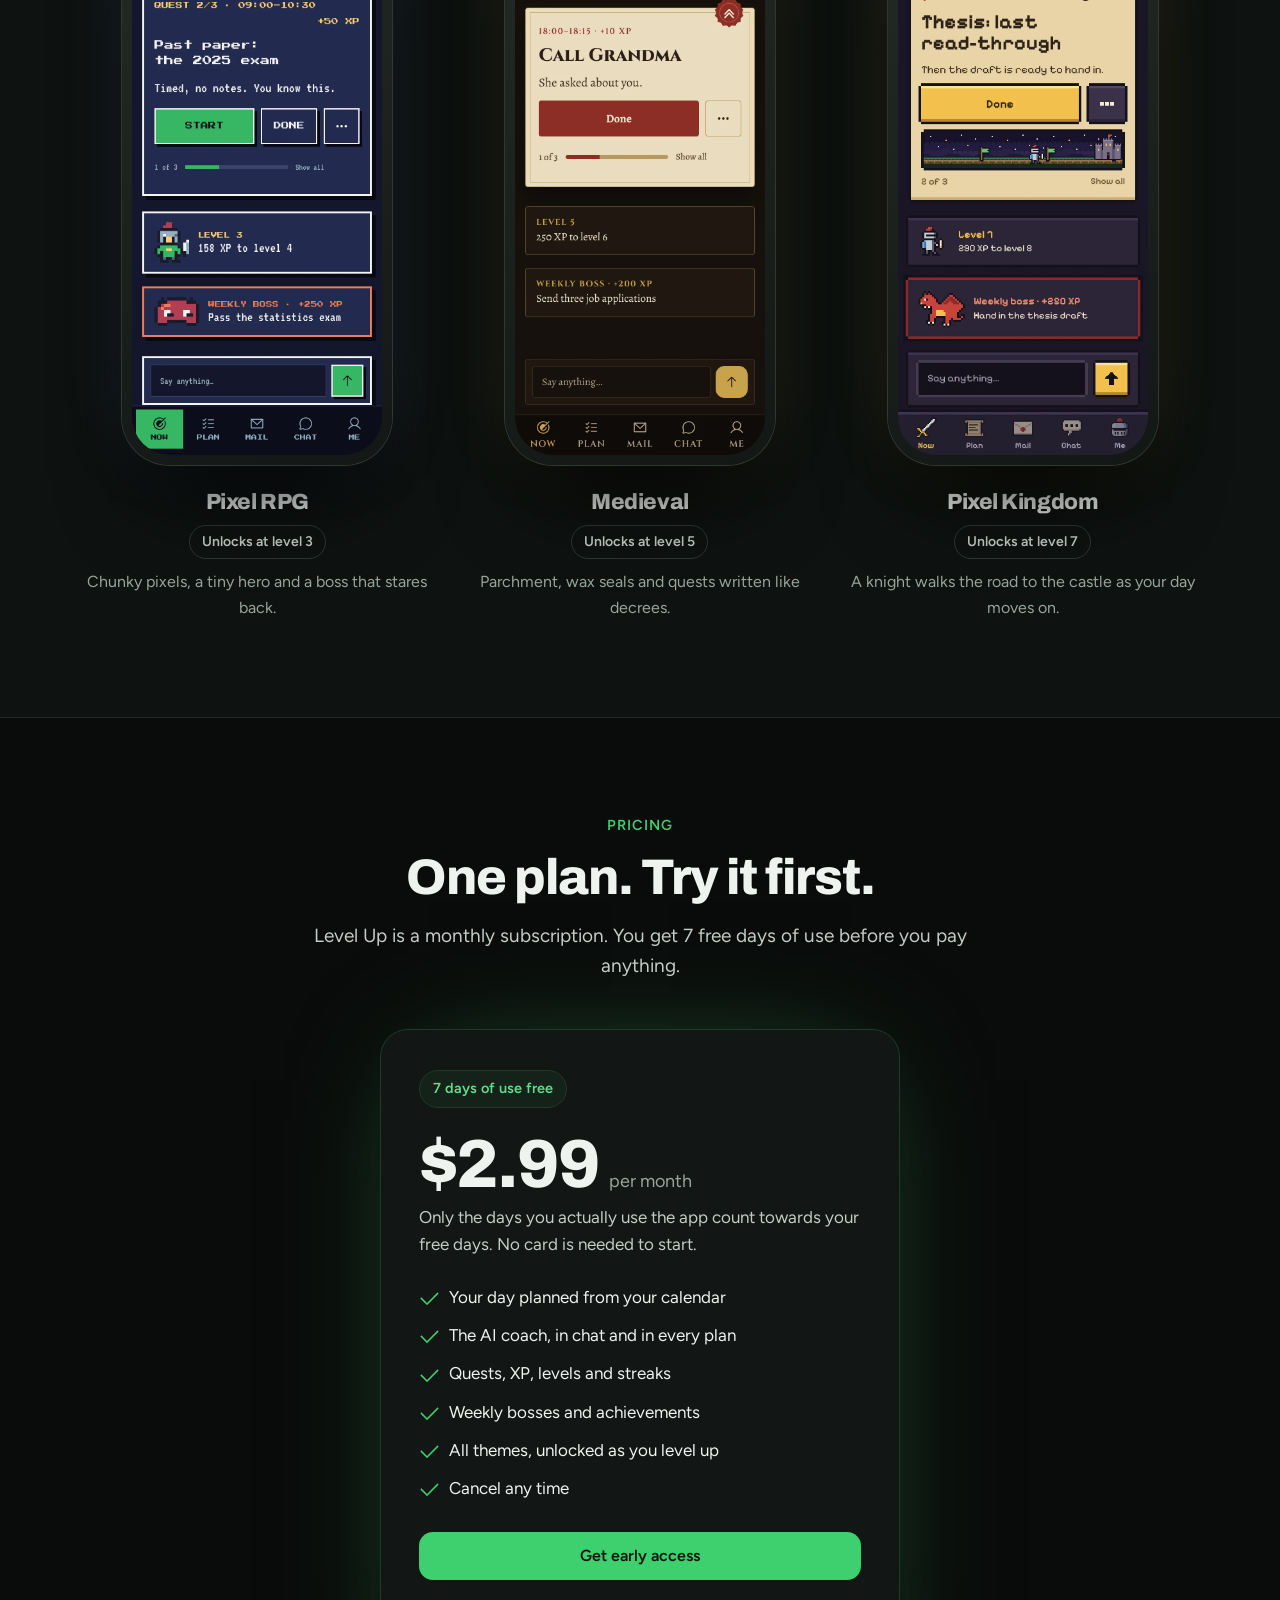
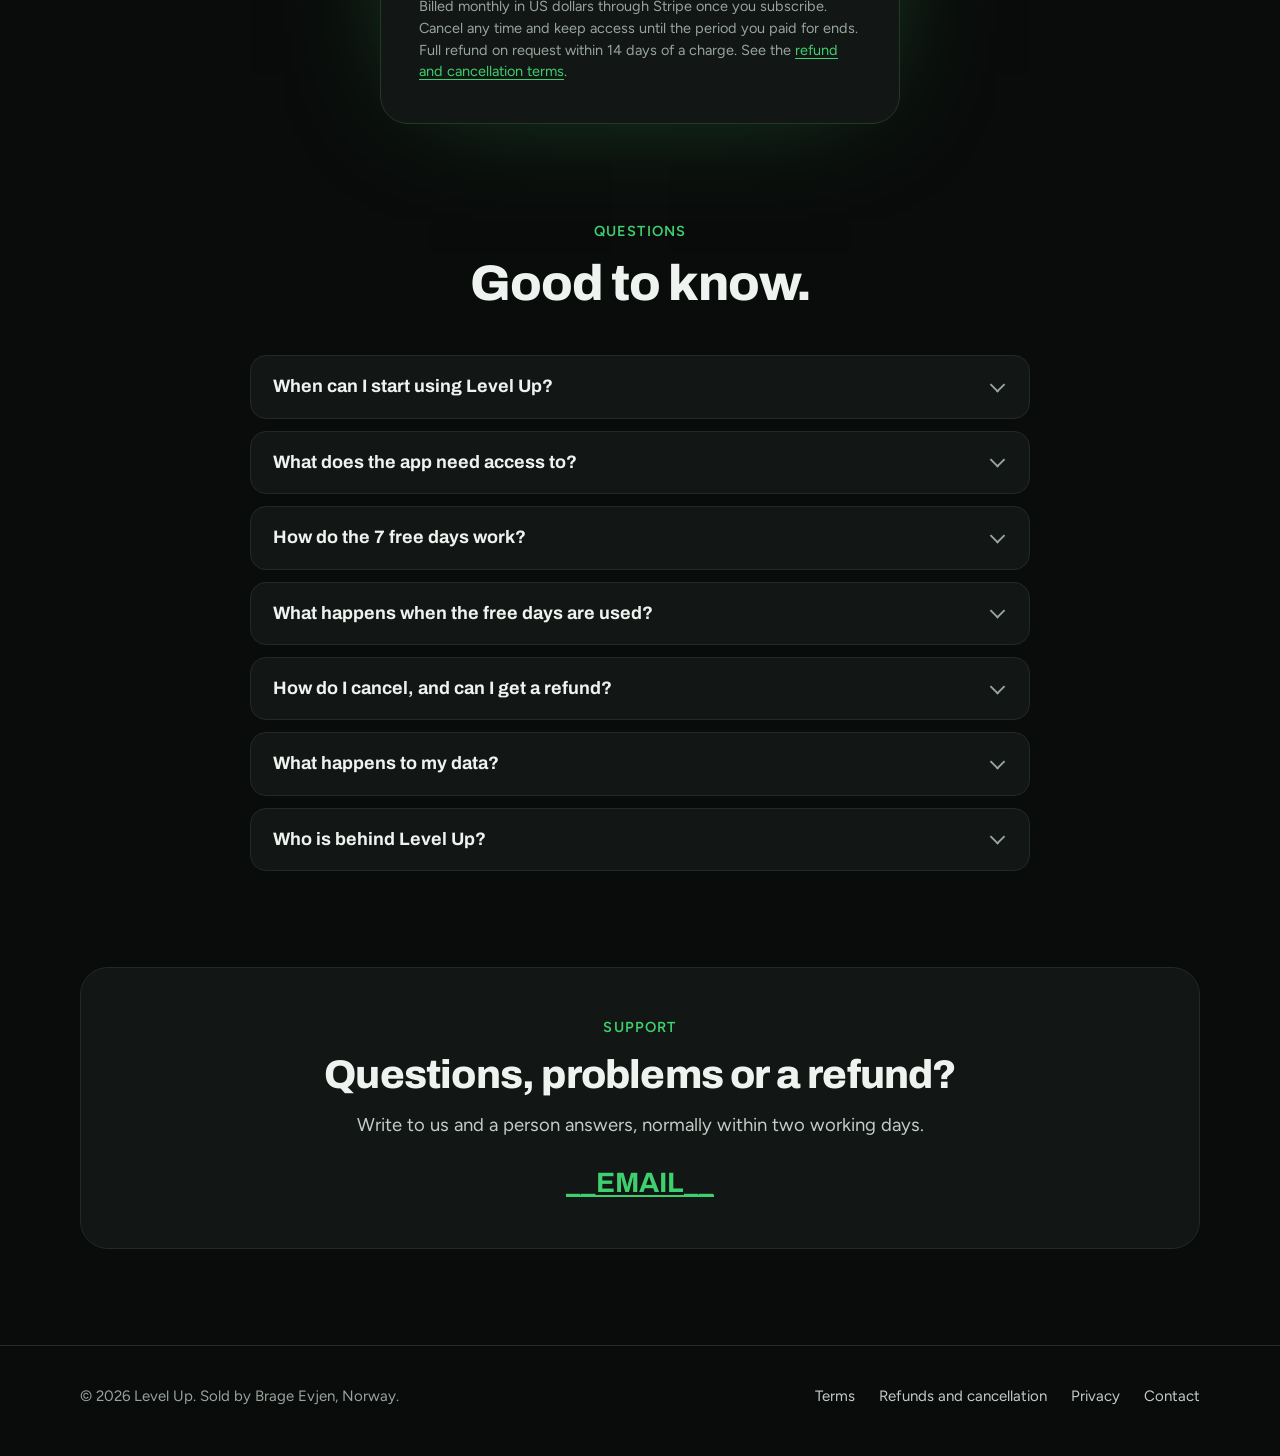
==== commit cb634302: "Take the support address out until it is confirmed Co-Authored-By: Claude Fable 5.2 <noreply@anthrop" ====
--- a/index.html
+++ b/index.html
@@ -48,7 +48,7 @@
       <h1>Your day, turned into <em>quests</em>.</h1>
       <p class="lead">Level Up is an AI coach that reads your calendar, plans your day and hands you one quest at a time. Finish quests to earn XP, keep your streak alive and level up.</p>
       <div class="cta">
-        <a class="btn" href="mailto:brage@zak.no?subject=Level%20Up%20early%20access">Get early access</a>
+        <a class="btn" href="mailto:__EMAIL__?subject=Level%20Up%20early%20access">Get early access</a>
         <a class="btn ghost" href="#how">See how it works</a>
       </div>
       <p class="fine"><b>$2.99 a month.</b> Your first 7 days of use are free, with no card needed.</p>
@@ -201,7 +201,7 @@
         <li>All themes, unlocked as you level up</li>
         <li>Cancel any time</li>
       </ul>
-      <a class="btn" href="mailto:brage@zak.no?subject=Level%20Up%20early%20access">Get early access</a>
+      <a class="btn" href="mailto:__EMAIL__?subject=Level%20Up%20early%20access">Get early access</a>
       <small>Billed monthly in US dollars through Stripe once you subscribe. Cancel any time and keep access until the period you paid for ends. Full refund on request within 14 days of a charge. See the <a href="terms.html#refunds">refund and cancellation terms</a>.</small>
     </div>
   </div>
@@ -216,7 +216,7 @@
     <div class="faq">
       <details>
         <summary>When can I start using Level Up?</summary>
-        <p>Level Up is in its last stretch before opening on the web, and it will work in the browser on your phone and computer. Apps for iPhone and Android follow. Send an e-mail to <a href="mailto:brage@zak.no">brage@zak.no</a> and you will hear from us when it opens.</p>
+        <p>Level Up is in its last stretch before opening on the web, and it will work in the browser on your phone and computer. Apps for iPhone and Android follow. Send an e-mail to <a href="mailto:__EMAIL__">__EMAIL__</a> and you will hear from us when it opens.</p>
       </details>
       <details>
         <summary>What does the app need access to?</summary>
@@ -232,7 +232,7 @@
       </details>
       <details>
         <summary>How do I cancel, and can I get a refund?</summary>
-        <p>You cancel in the app under Settings, Account, whenever you like, and keep access until the end of the month you paid for. If you are not happy, write to <a href="mailto:brage@zak.no">brage@zak.no</a> within 14 days of a charge and you get that charge back in full. The details are in the <a href="terms.html#refunds">terms</a>.</p>
+        <p>You cancel in the app under Settings, Account, whenever you like, and keep access until the end of the month you paid for. If you are not happy, write to <a href="mailto:__EMAIL__">__EMAIL__</a> within 14 days of a charge and you get that charge back in full. The details are in the <a href="terms.html#refunds">terms</a>.</p>
       </details>
       <details>
         <summary>What happens to my data?</summary>
@@ -240,7 +240,7 @@
       </details>
       <details>
         <summary>Who is behind Level Up?</summary>
-        <p>Level Up is made and sold by Brage Evjen, an independent developer in Norway. Questions go straight to him at <a href="mailto:brage@zak.no">brage@zak.no</a>.</p>
+        <p>Level Up is made and sold by Brage Evjen, an independent developer in Norway. Questions go straight to him at <a href="mailto:__EMAIL__">__EMAIL__</a>.</p>
       </details>
     </div>
   </div>
@@ -252,7 +252,7 @@
       <p class="eyebrow">Support</p>
       <h2>Questions, problems or a refund?</h2>
       <p>Write to us and a person answers, normally within two working days.</p>
-      <a class="mail" href="mailto:brage@zak.no">brage@zak.no</a>
+      <a class="mail" href="mailto:__EMAIL__">__EMAIL__</a>
     </div>
   </div>
 </section>
@@ -266,7 +266,7 @@
       <a href="terms.html">Terms</a>
       <a href="terms.html#refunds">Refunds and cancellation</a>
       <a href="privacy.html">Privacy</a>
-      <a href="mailto:brage@zak.no">Contact</a>
+      <a href="mailto:__EMAIL__">Contact</a>
     </nav>
   </div>
 </footer>
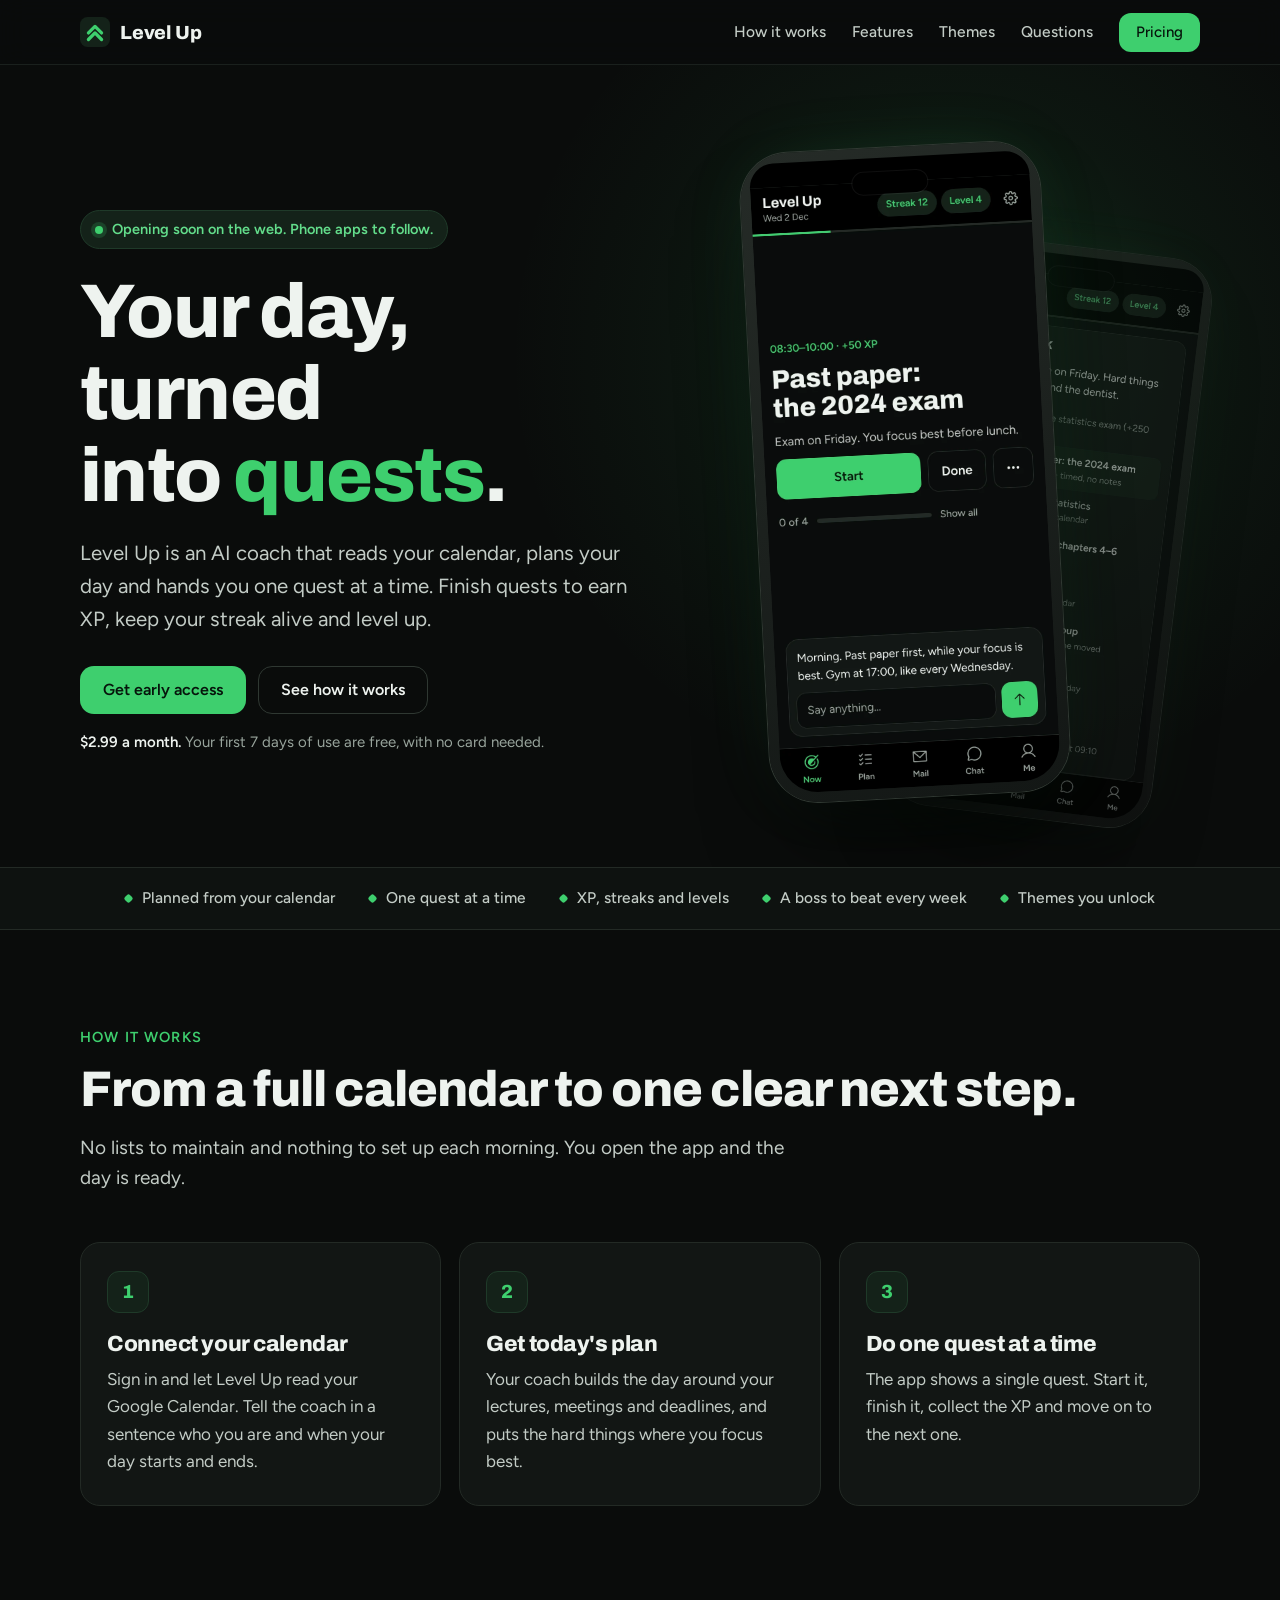
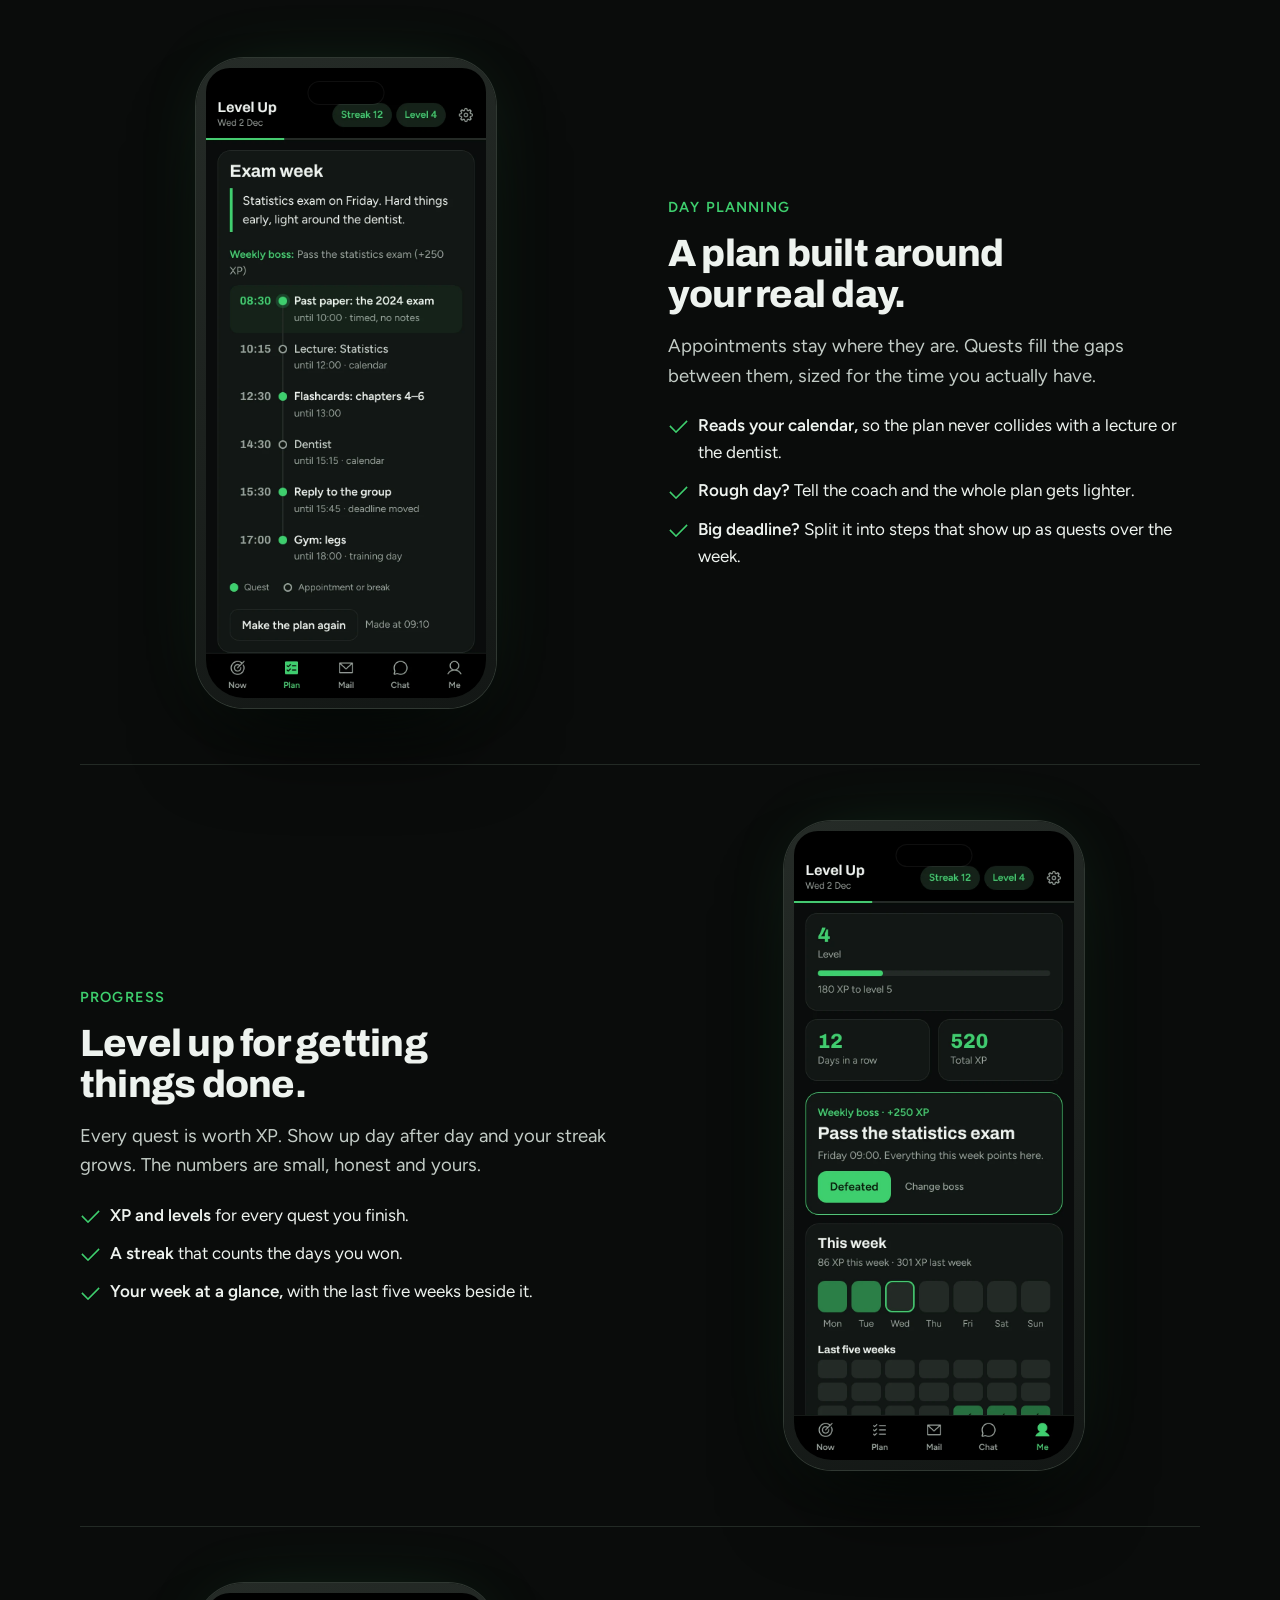
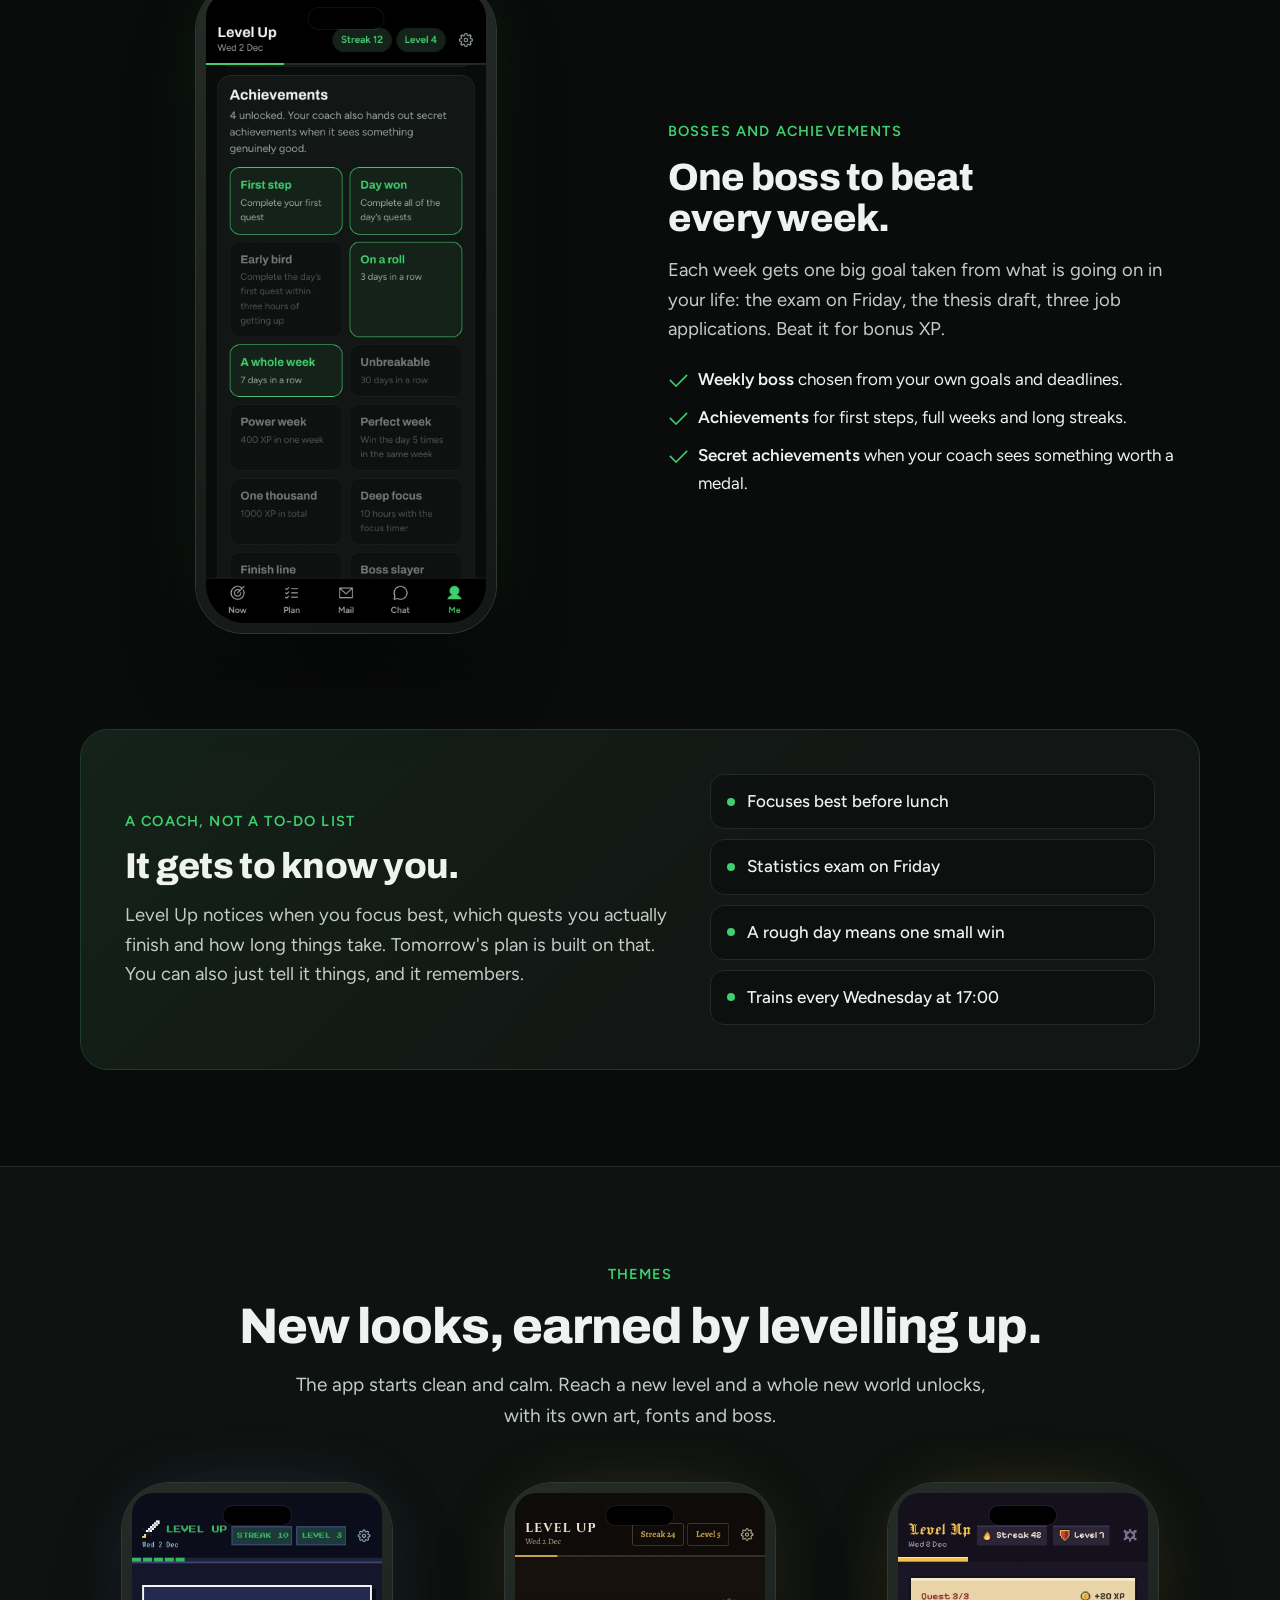
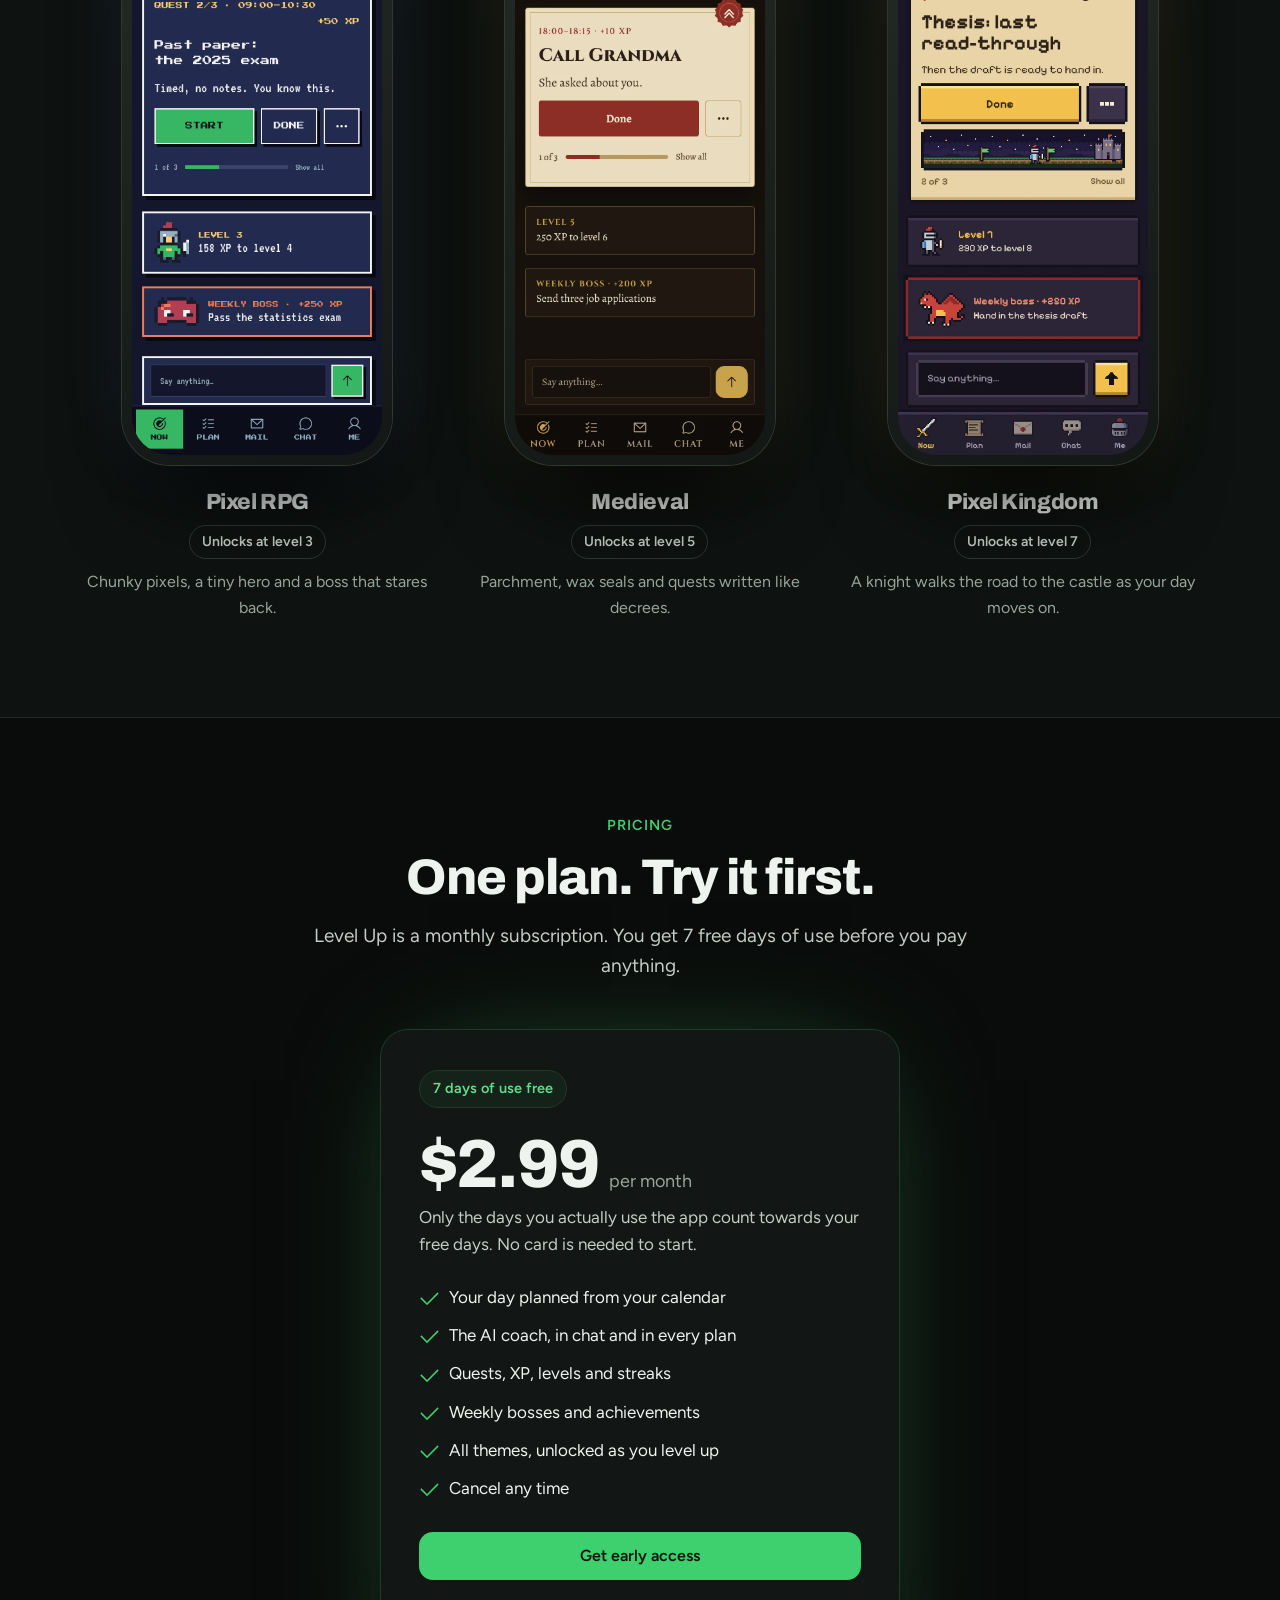
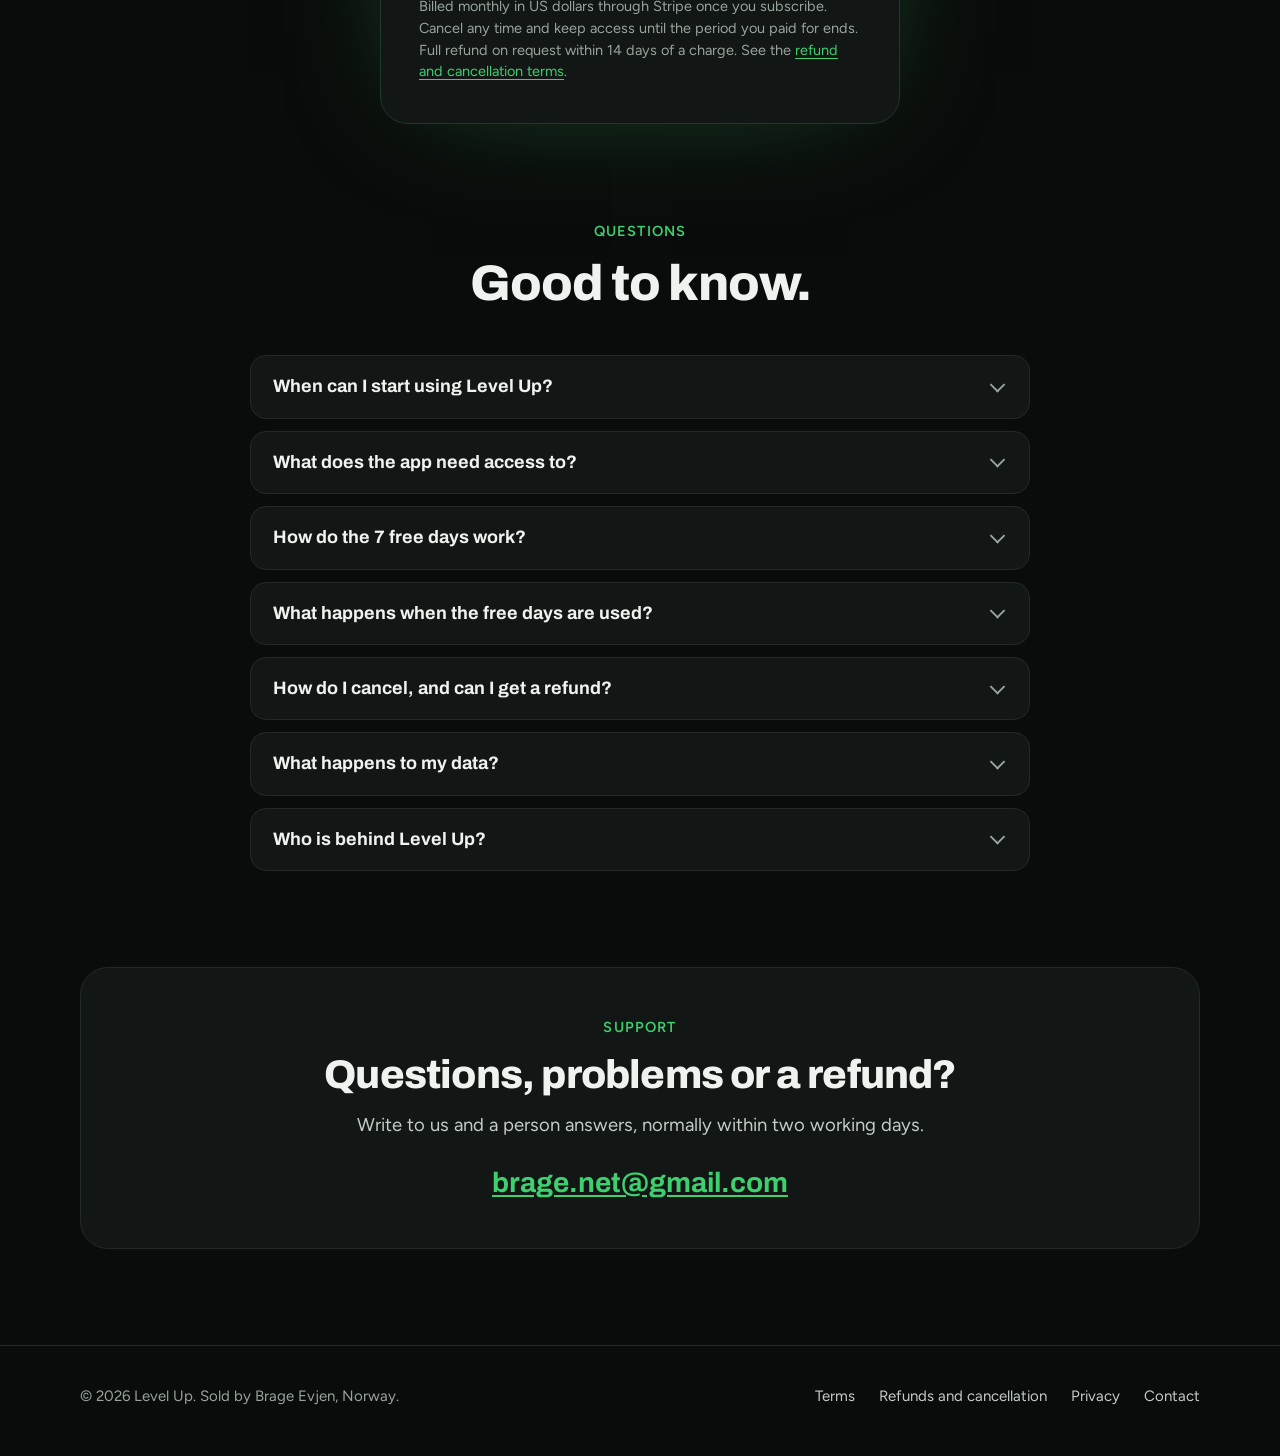
==== commit 146b5cc2: "Set the support address Co-Authored-By: Claude Fable 5.2 <noreply@anthropic.com> Claude-Session: htt" ====
--- a/index.html
+++ b/index.html
@@ -48,7 +48,7 @@
       <h1>Your day, turned into <em>quests</em>.</h1>
       <p class="lead">Level Up is an AI coach that reads your calendar, plans your day and hands you one quest at a time. Finish quests to earn XP, keep your streak alive and level up.</p>
       <div class="cta">
-        <a class="btn" href="mailto:__EMAIL__?subject=Level%20Up%20early%20access">Get early access</a>
+        <a class="btn" href="mailto:brage.net@gmail.com?subject=Level%20Up%20early%20access">Get early access</a>
         <a class="btn ghost" href="#how">See how it works</a>
       </div>
       <p class="fine"><b>$2.99 a month.</b> Your first 7 days of use are free, with no card needed.</p>
@@ -201,7 +201,7 @@
         <li>All themes, unlocked as you level up</li>
         <li>Cancel any time</li>
       </ul>
-      <a class="btn" href="mailto:__EMAIL__?subject=Level%20Up%20early%20access">Get early access</a>
+      <a class="btn" href="mailto:brage.net@gmail.com?subject=Level%20Up%20early%20access">Get early access</a>
       <small>Billed monthly in US dollars through Stripe once you subscribe. Cancel any time and keep access until the period you paid for ends. Full refund on request within 14 days of a charge. See the <a href="terms.html#refunds">refund and cancellation terms</a>.</small>
     </div>
   </div>
@@ -216,7 +216,7 @@
     <div class="faq">
       <details>
         <summary>When can I start using Level Up?</summary>
-        <p>Level Up is in its last stretch before opening on the web, and it will work in the browser on your phone and computer. Apps for iPhone and Android follow. Send an e-mail to <a href="mailto:__EMAIL__">__EMAIL__</a> and you will hear from us when it opens.</p>
+        <p>Level Up is in its last stretch before opening on the web, and it will work in the browser on your phone and computer. Apps for iPhone and Android follow. Send an e-mail to <a href="mailto:brage.net@gmail.com">brage.net@gmail.com</a> and you will hear from us when it opens.</p>
       </details>
       <details>
         <summary>What does the app need access to?</summary>
@@ -232,7 +232,7 @@
       </details>
       <details>
         <summary>How do I cancel, and can I get a refund?</summary>
-        <p>You cancel in the app under Settings, Account, whenever you like, and keep access until the end of the month you paid for. If you are not happy, write to <a href="mailto:__EMAIL__">__EMAIL__</a> within 14 days of a charge and you get that charge back in full. The details are in the <a href="terms.html#refunds">terms</a>.</p>
+        <p>You cancel in the app under Settings, Account, whenever you like, and keep access until the end of the month you paid for. If you are not happy, write to <a href="mailto:brage.net@gmail.com">brage.net@gmail.com</a> within 14 days of a charge and you get that charge back in full. The details are in the <a href="terms.html#refunds">terms</a>.</p>
       </details>
       <details>
         <summary>What happens to my data?</summary>
@@ -240,7 +240,7 @@
       </details>
       <details>
         <summary>Who is behind Level Up?</summary>
-        <p>Level Up is made and sold by Brage Evjen, an independent developer in Norway. Questions go straight to him at <a href="mailto:__EMAIL__">__EMAIL__</a>.</p>
+        <p>Level Up is made and sold by Brage Evjen, an independent developer in Norway. Questions go straight to him at <a href="mailto:brage.net@gmail.com">brage.net@gmail.com</a>.</p>
       </details>
     </div>
   </div>
@@ -252,7 +252,7 @@
       <p class="eyebrow">Support</p>
       <h2>Questions, problems or a refund?</h2>
       <p>Write to us and a person answers, normally within two working days.</p>
-      <a class="mail" href="mailto:__EMAIL__">__EMAIL__</a>
+      <a class="mail" href="mailto:brage.net@gmail.com">brage.net@gmail.com</a>
     </div>
   </div>
 </section>
@@ -266,7 +266,7 @@
       <a href="terms.html">Terms</a>
       <a href="terms.html#refunds">Refunds and cancellation</a>
       <a href="privacy.html">Privacy</a>
-      <a href="mailto:__EMAIL__">Contact</a>
+      <a href="mailto:brage.net@gmail.com">Contact</a>
     </nav>
   </div>
 </footer>
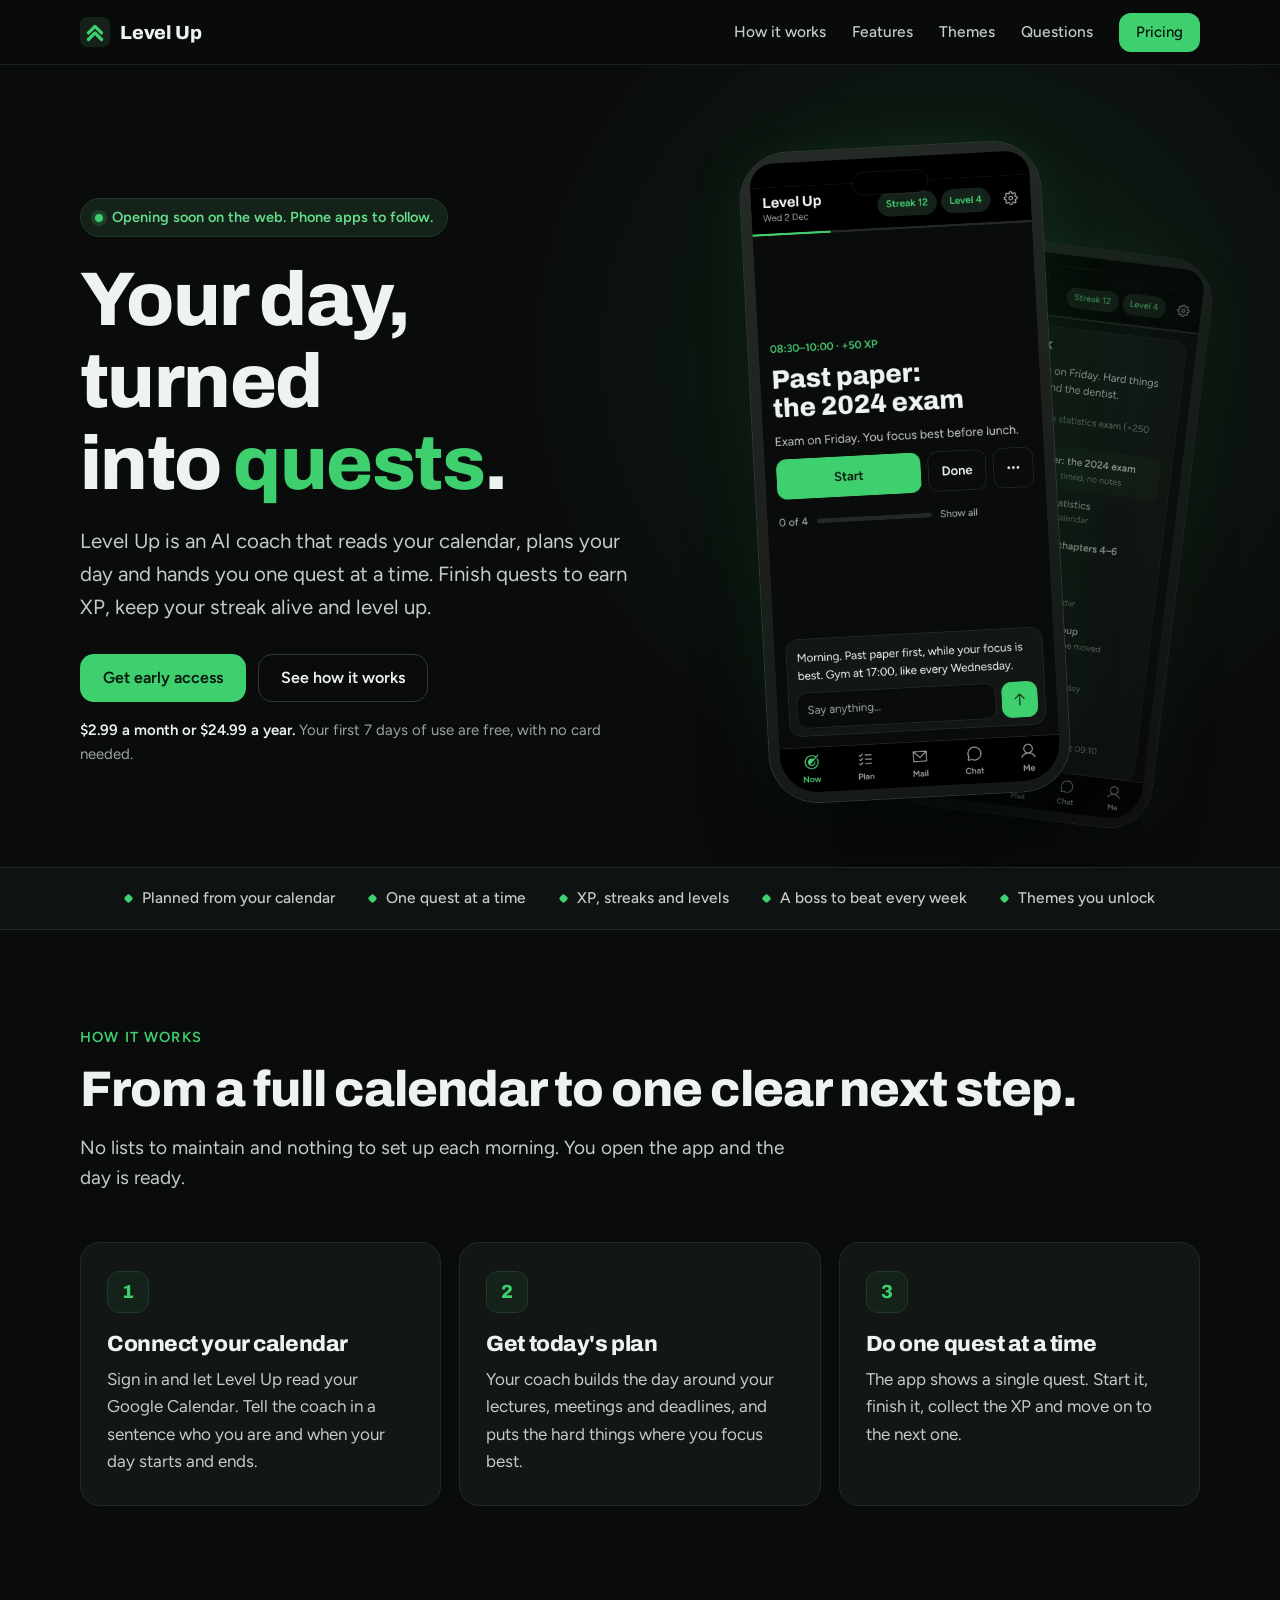
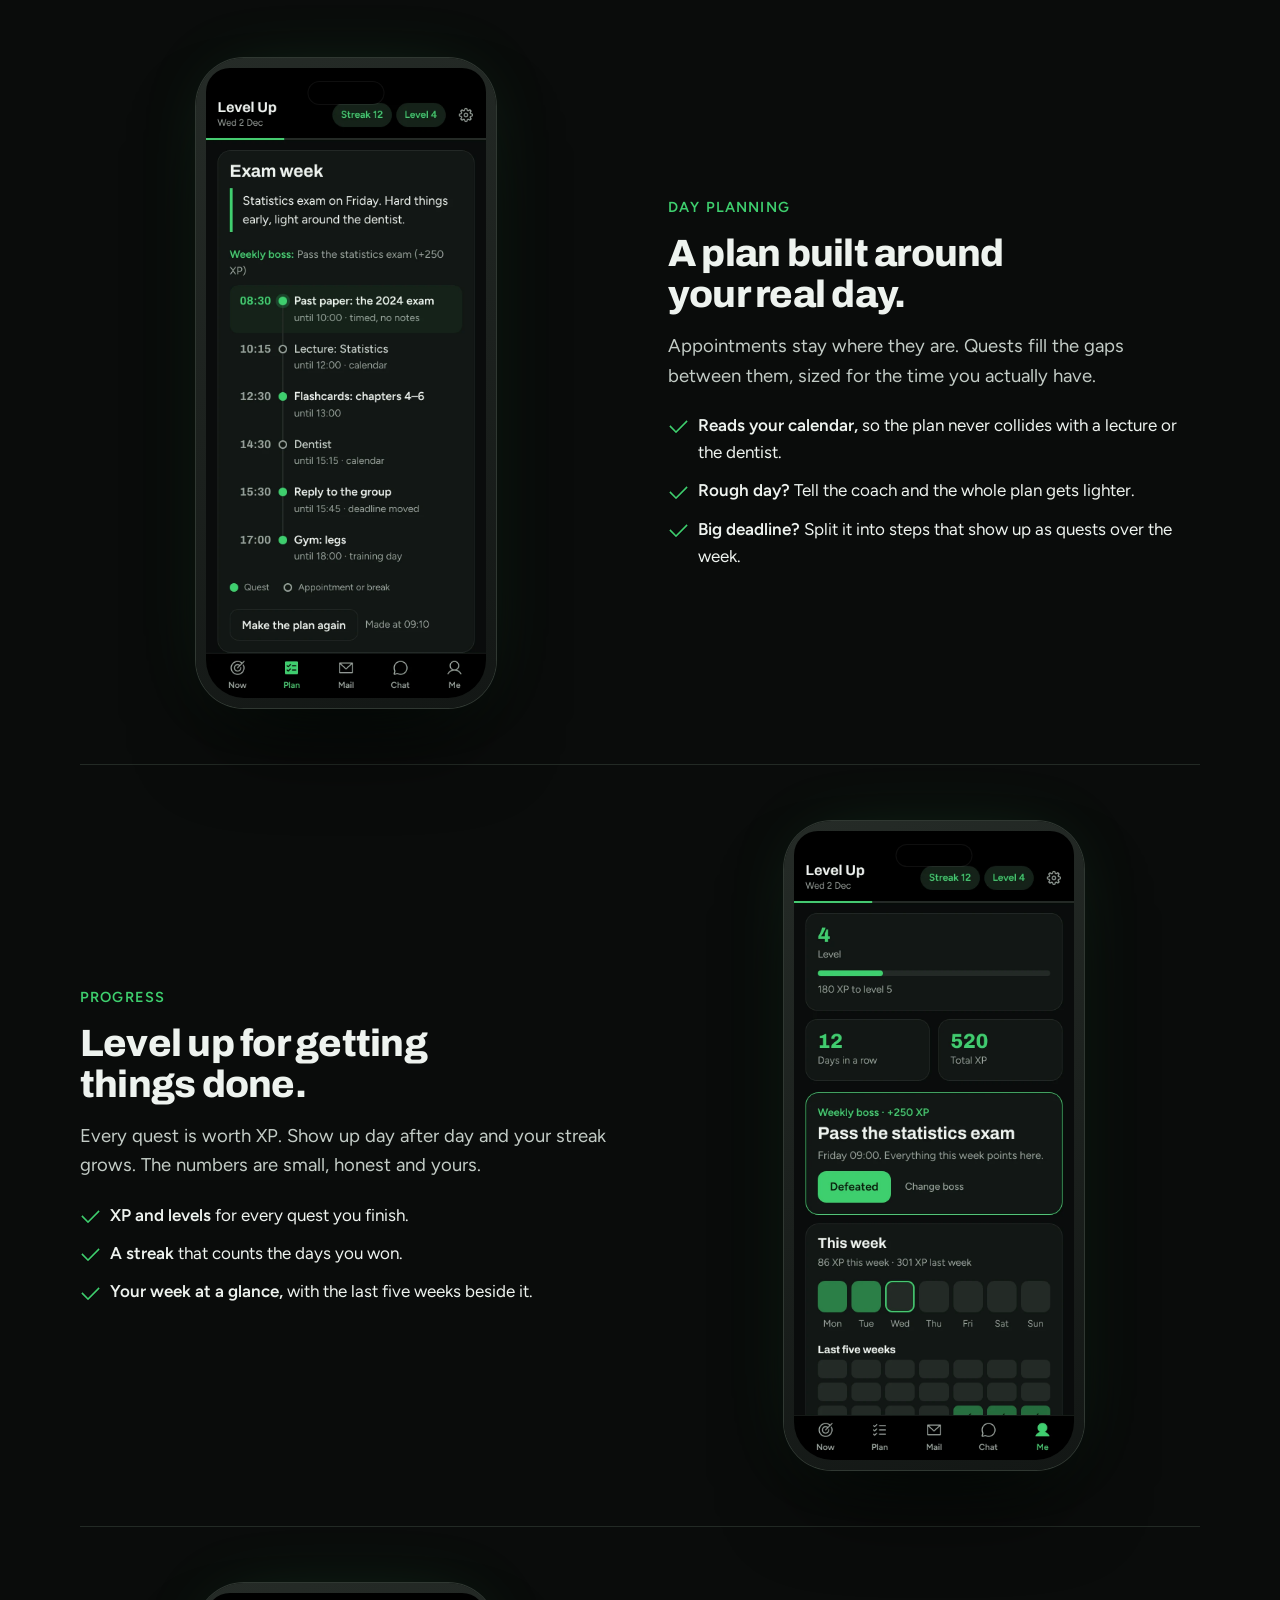
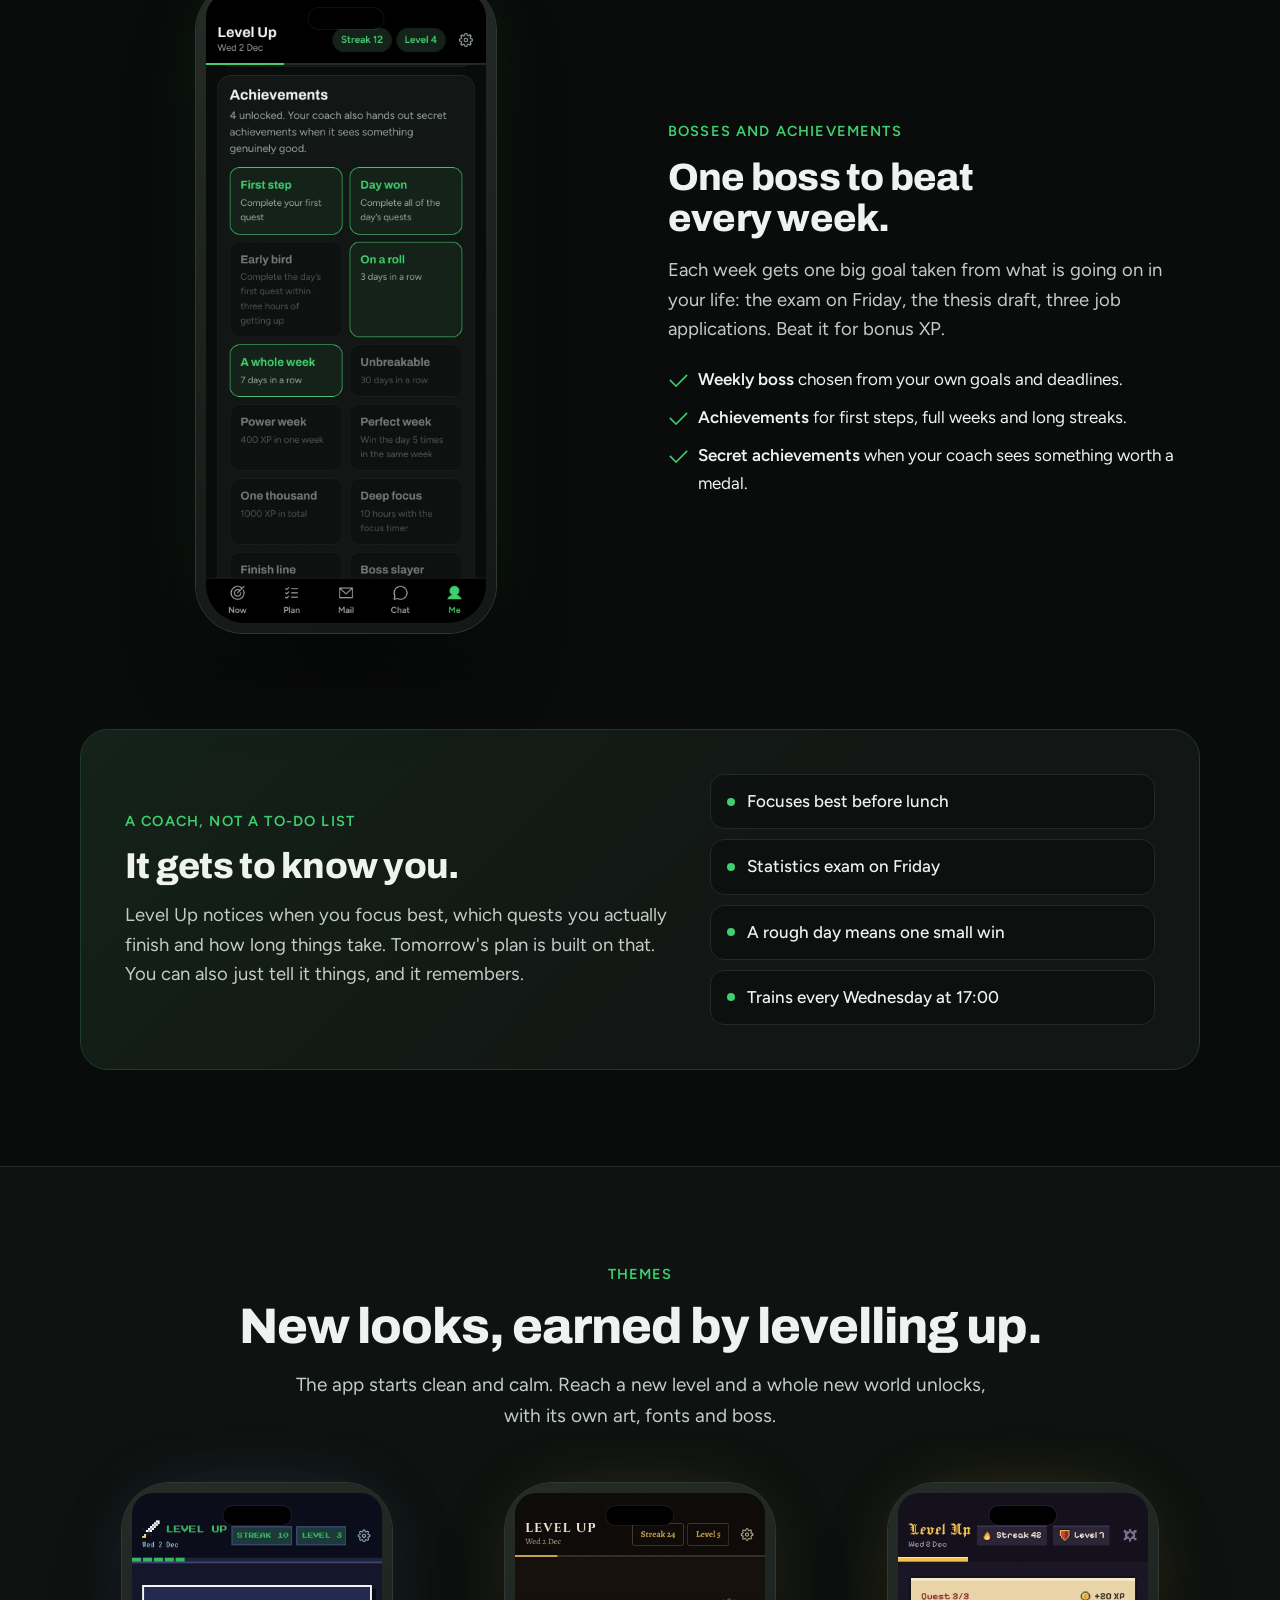
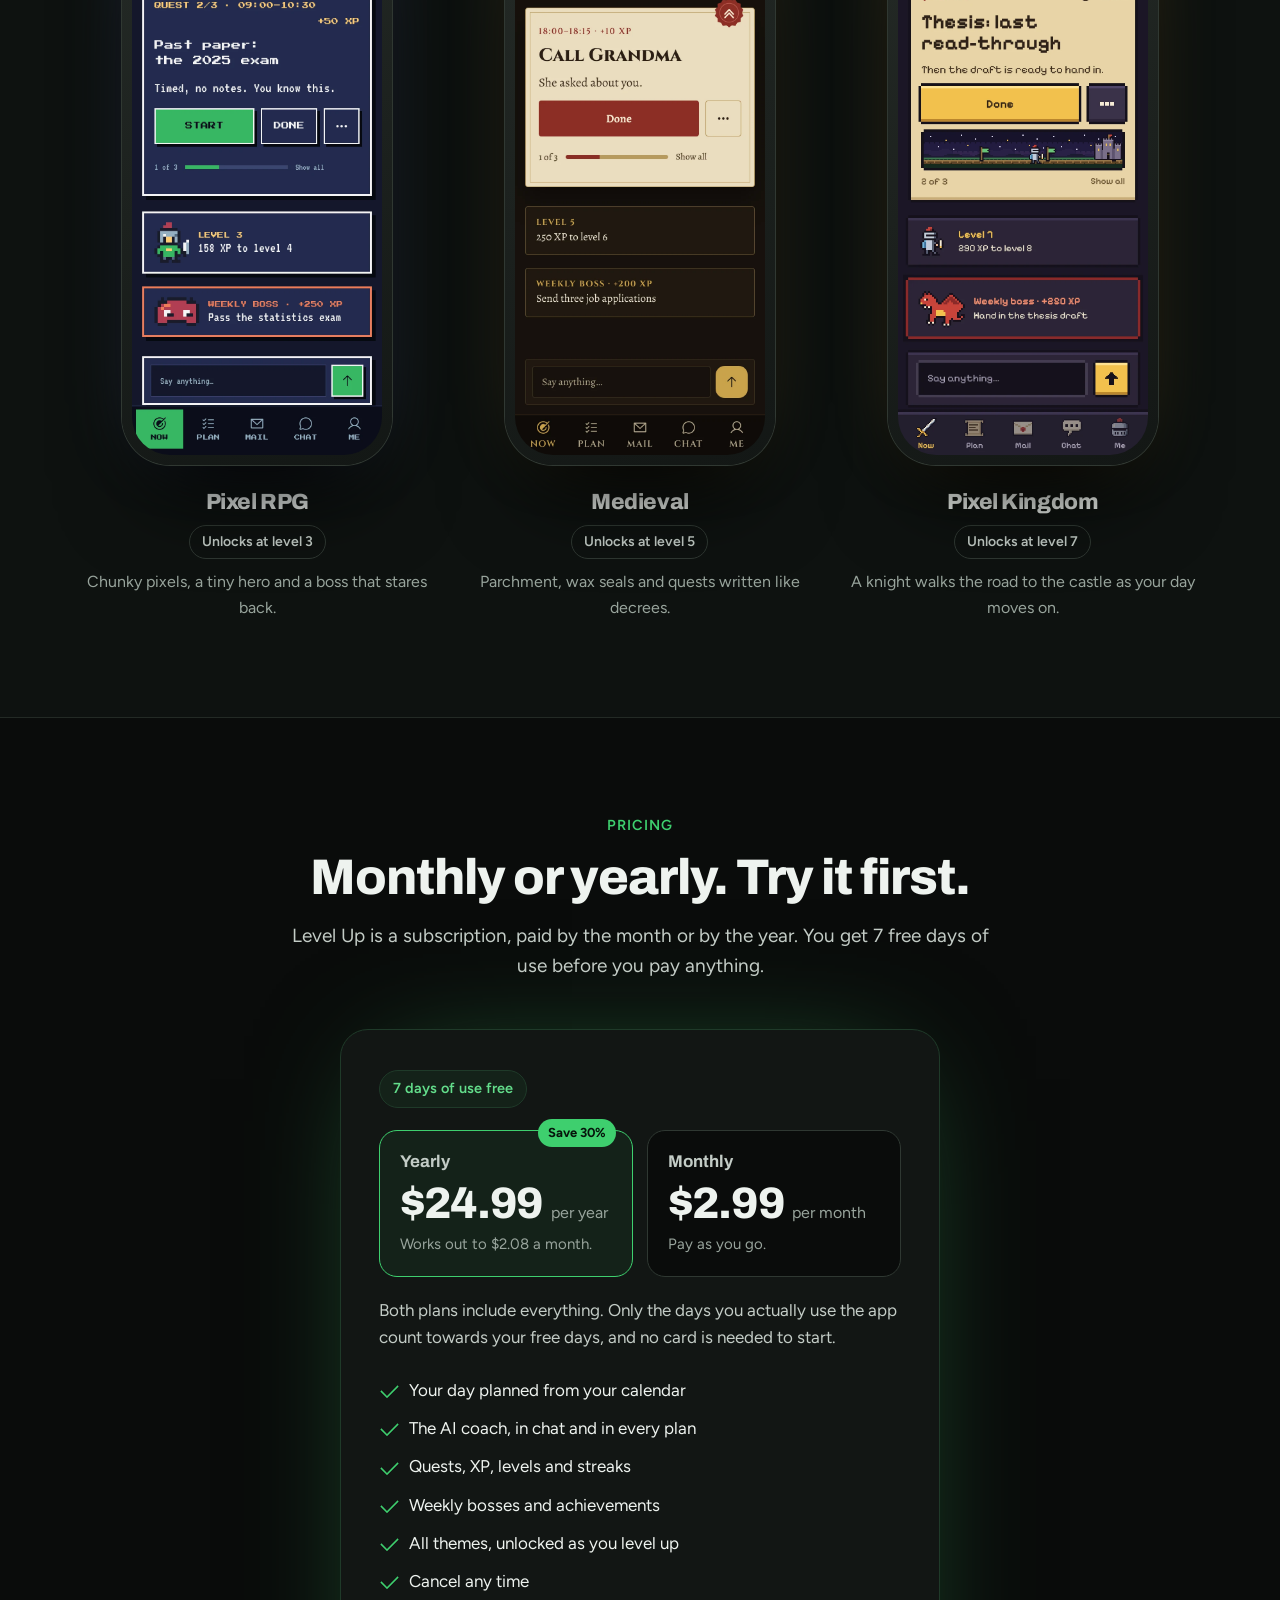
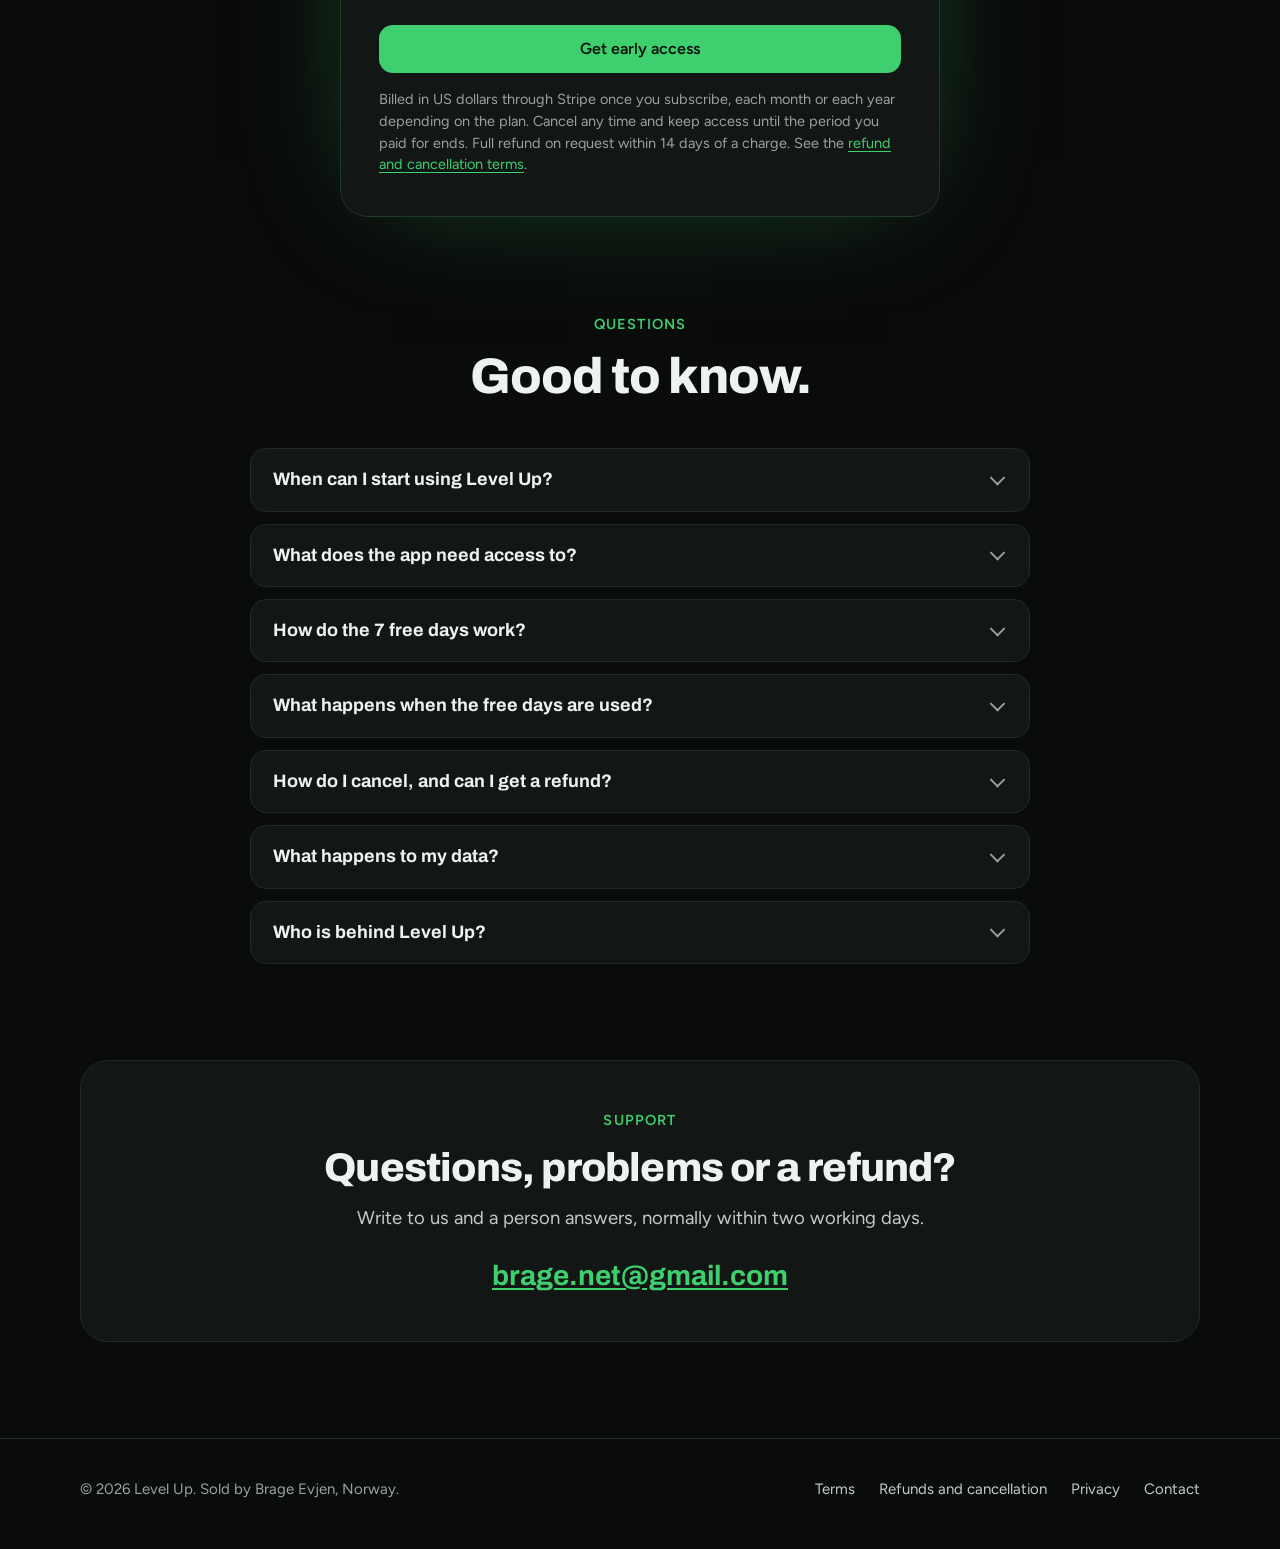
==== commit 16d86da9: "Add the yearly plan at $24.99 beside the monthly price Pricing section, page description and the pri" ====
--- a/index.html
+++ b/index.html
@@ -4,7 +4,7 @@
 <meta charset="utf-8">
 <meta name="viewport" content="width=device-width, initial-scale=1">
 <title>Level Up: your day, turned into quests</title>
-<meta name="description" content="Level Up is an AI coach that plans your day from your calendar and hands you one quest at a time. Earn XP, keep your streak and level up. $2.99 a month, first 7 days of use free.">
+<meta name="description" content="Level Up is an AI coach that plans your day from your calendar and hands you one quest at a time. Earn XP, keep your streak and level up. $2.99 a month or $24.99 a year, first 7 days of use free.">
 <meta name="theme-color" content="#0a0c0b">
 <meta property="og:type" content="website">
 <meta property="og:site_name" content="Level Up">
@@ -51,7 +51,7 @@
         <a class="btn" href="mailto:brage.net@gmail.com?subject=Level%20Up%20early%20access">Get early access</a>
         <a class="btn ghost" href="#how">See how it works</a>
       </div>
-      <p class="fine"><b>$2.99 a month.</b> Your first 7 days of use are free, with no card needed.</p>
+      <p class="fine"><b>$2.99 a month or $24.99 a year.</b> Your first 7 days of use are free, with no card needed.</p>
     </div>
     <div class="stage" aria-hidden="true">
       <div class="phone back" style="--top:#000000"><img src="assets/img/plan.webp" alt="" width="780" height="1688"></div>
@@ -187,12 +187,24 @@
 <section id="pricing">
   <div class="wrap center">
     <p class="eyebrow">Pricing</p>
-    <h2 class="h2">One plan. Try it first.</h2>
-    <p class="sub">Level Up is a monthly subscription. You get 7 free days of use before you pay anything.</p>
+    <h2 class="h2">Monthly or yearly. Try it first.</h2>
+    <p class="sub">Level Up is a subscription, paid by the month or by the year. You get 7 free days of use before you pay anything.</p>
     <div class="price">
       <span class="tag">7 days of use free</span>
-      <div class="amount"><b>$2.99</b><span>per month</span></div>
-      <p class="note">Only the days you actually use the app count towards your free days. No card is needed to start.</p>
+      <div class="plans">
+        <div class="plan best">
+          <span class="save">Save 30%</span>
+          <h3>Yearly</h3>
+          <div class="amount"><b>$24.99</b><span>per year</span></div>
+          <p>Works out to $2.08 a month.</p>
+        </div>
+        <div class="plan">
+          <h3>Monthly</h3>
+          <div class="amount"><b>$2.99</b><span>per month</span></div>
+          <p>Pay as you go.</p>
+        </div>
+      </div>
+      <p class="note">Both plans include everything. Only the days you actually use the app count towards your free days, and no card is needed to start.</p>
       <ul class="ticks">
         <li>Your day planned from your calendar</li>
         <li>The AI coach, in chat and in every plan</li>
@@ -202,7 +214,7 @@
         <li>Cancel any time</li>
       </ul>
       <a class="btn" href="mailto:brage.net@gmail.com?subject=Level%20Up%20early%20access">Get early access</a>
-      <small>Billed monthly in US dollars through Stripe once you subscribe. Cancel any time and keep access until the period you paid for ends. Full refund on request within 14 days of a charge. See the <a href="terms.html#refunds">refund and cancellation terms</a>.</small>
+      <small>Billed in US dollars through Stripe once you subscribe, each month or each year depending on the plan. Cancel any time and keep access until the period you paid for ends. Full refund on request within 14 days of a charge. See the <a href="terms.html#refunds">refund and cancellation terms</a>.</small>
     </div>
   </div>
 </section>
@@ -232,7 +244,7 @@
       </details>
       <details>
         <summary>How do I cancel, and can I get a refund?</summary>
-        <p>You cancel in the app under Settings, Account, whenever you like, and keep access until the end of the month you paid for. If you are not happy, write to <a href="mailto:brage.net@gmail.com">brage.net@gmail.com</a> within 14 days of a charge and you get that charge back in full. The details are in the <a href="terms.html#refunds">terms</a>.</p>
+        <p>You cancel in the app under Settings, Account, whenever you like, and keep access until the end of the month or year you paid for. If you are not happy, write to <a href="mailto:brage.net@gmail.com">brage.net@gmail.com</a> within 14 days of a charge and you get that charge back in full. The details are in the <a href="terms.html#refunds">terms</a>.</p>
       </details>
       <details>
         <summary>What happens to my data?</summary>
--- a/assets/style.css
+++ b/assets/style.css
@@ -117,11 +117,20 @@
 .t-realm .phone{box-shadow:0 0 0 1px #303832,0 50px 90px -30px #000,0 0 80px -30px rgb(242 193 78 / .35)}
 
 /* pricing */
-.price{max-width:520px;margin:48px auto 0;background:var(--card);border:1px solid #1f3a29;border-radius:28px;padding:40px 38px;text-align:left;box-shadow:0 0 120px -50px rgb(62 207 110 / .5)}
+.price{max-width:600px;margin:48px auto 0;background:var(--card);border:1px solid #1f3a29;border-radius:28px;padding:40px 38px;text-align:left;box-shadow:0 0 120px -50px rgb(62 207 110 / .5)}
 .price .tag{display:inline-block;background:var(--soft);color:var(--co2);border:1px solid #1f3a29;border-radius:999px;padding:6px 13px;font-weight:600;font-size:14.5px}
 .amount{display:flex;align-items:baseline;gap:10px;margin:22px 0 6px}
 .amount b{font:800 68px/1 var(--fd);letter-spacing:-.03em}
 .amount span{color:var(--mute);font-size:18px}
+.plans{display:grid;grid-template-columns:1fr 1fr;gap:14px;margin:22px 0 20px}
+.plan{position:relative;background:var(--bg);border:1px solid var(--line2);border-radius:18px;padding:22px 20px 20px}
+.plan.best{border-color:var(--co);background:var(--soft)}
+.plan h3{font-size:17px;letter-spacing:0;color:var(--dim);font-weight:700}
+.plan .amount{margin:10px 0 6px;flex-wrap:wrap;gap:4px 8px}
+.plan .amount b{font-size:44px}
+.plan .amount span{font-size:16px}
+.plan p{color:var(--mute);font-size:15px}
+.plan .save{position:absolute;top:-12px;right:16px;background:var(--co);color:var(--on);font-weight:700;font-size:13px;padding:4px 10px;border-radius:999px}
 .price .note{color:var(--dim)}
 .price .ticks{margin:26px 0 30px}
 .price .btn{width:100%}
@@ -182,7 +191,7 @@
   .stage .front{transform:none}
   .strip ul{justify-content:flex-start;gap:10px 22px}
   .price{padding:30px 24px}
-  .amount b{font-size:58px}
+  .plans{grid-template-columns:1fr}
   .cbox{padding:36px 22px}
   .cta .btn{flex:1 1 100%}
 }
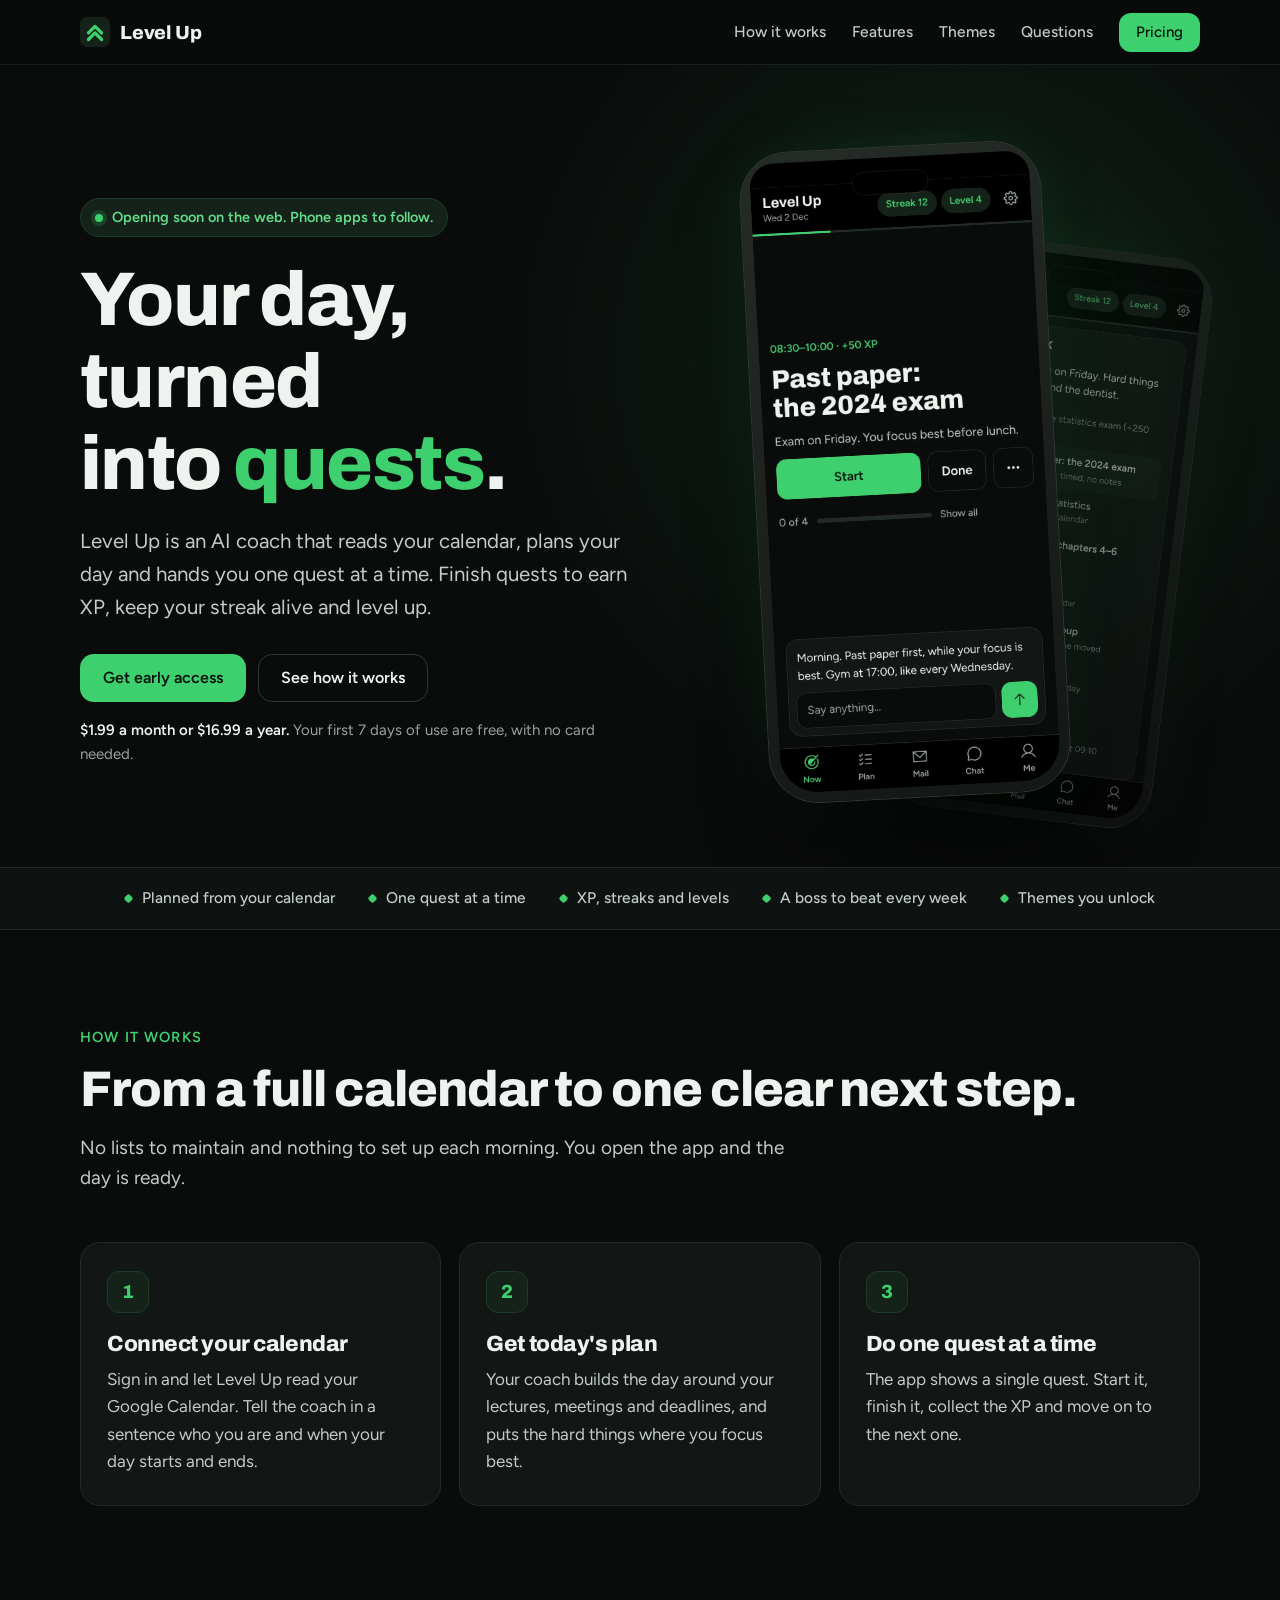
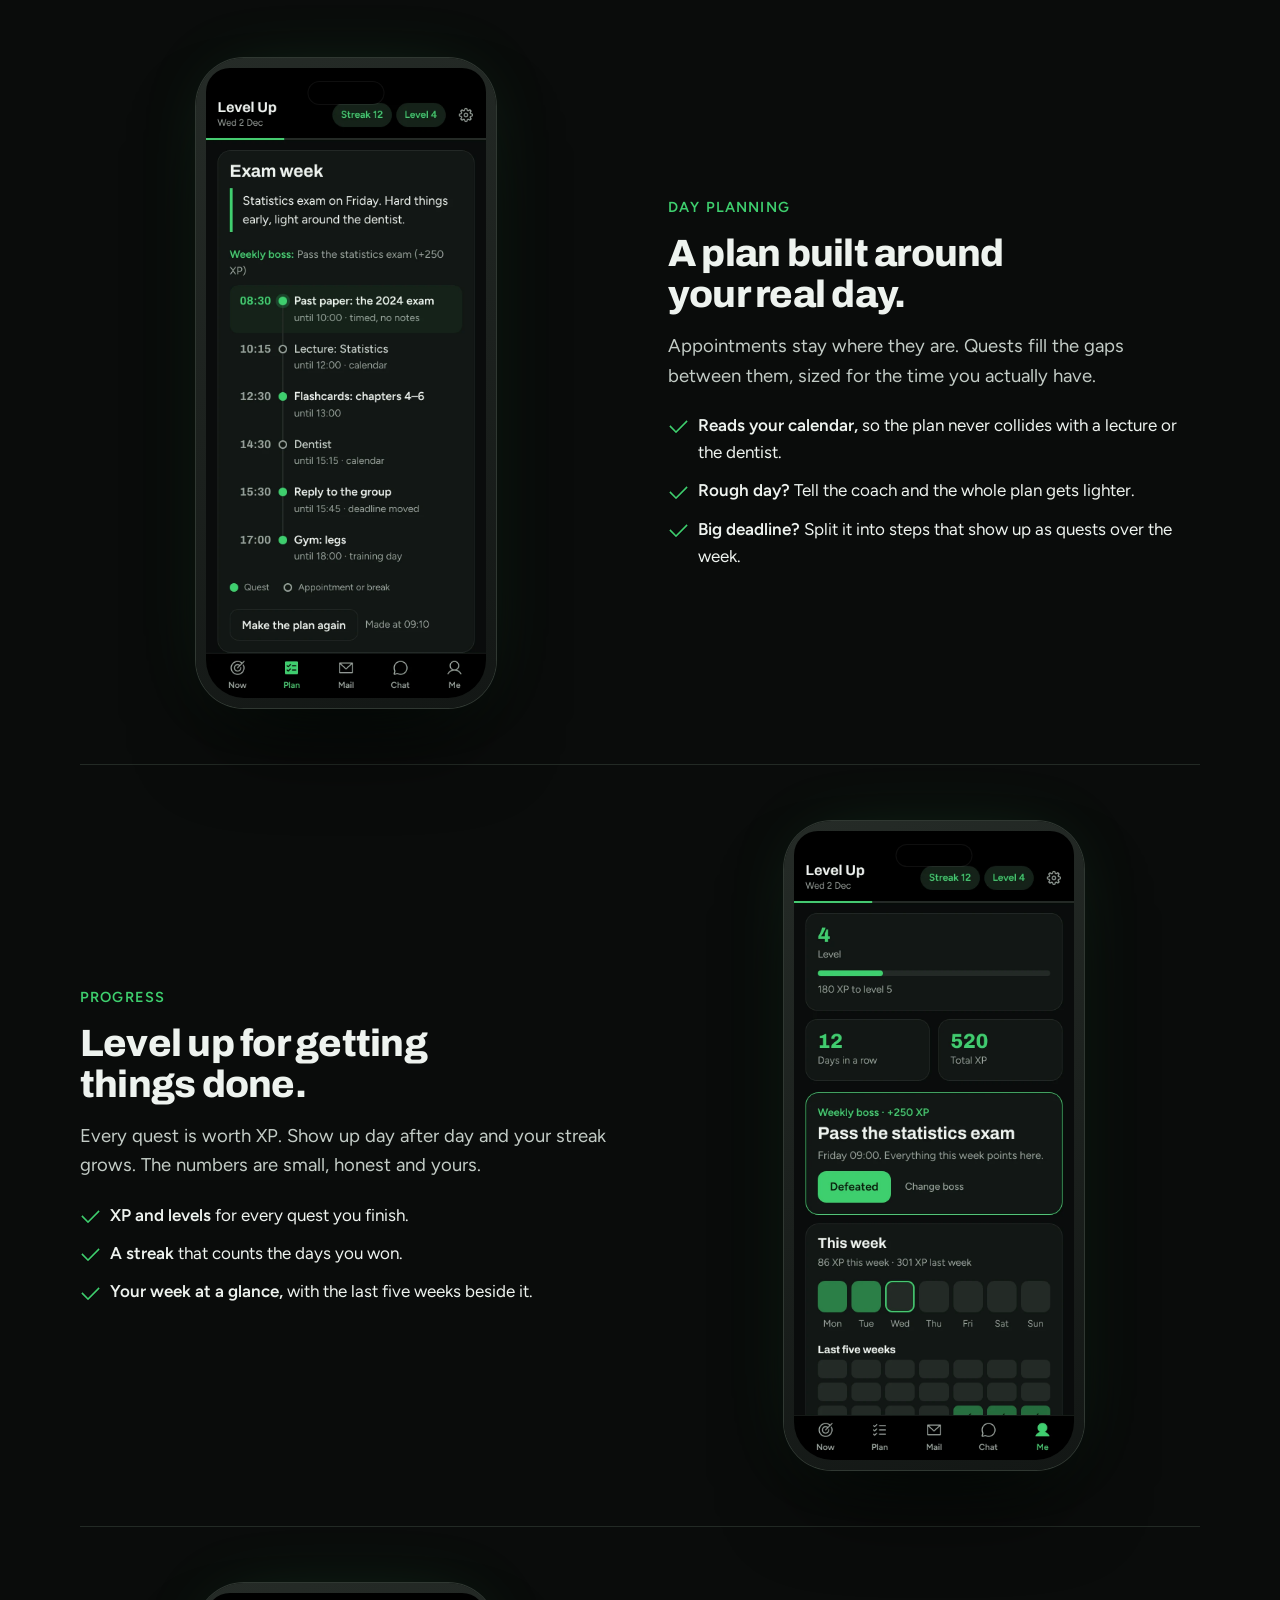
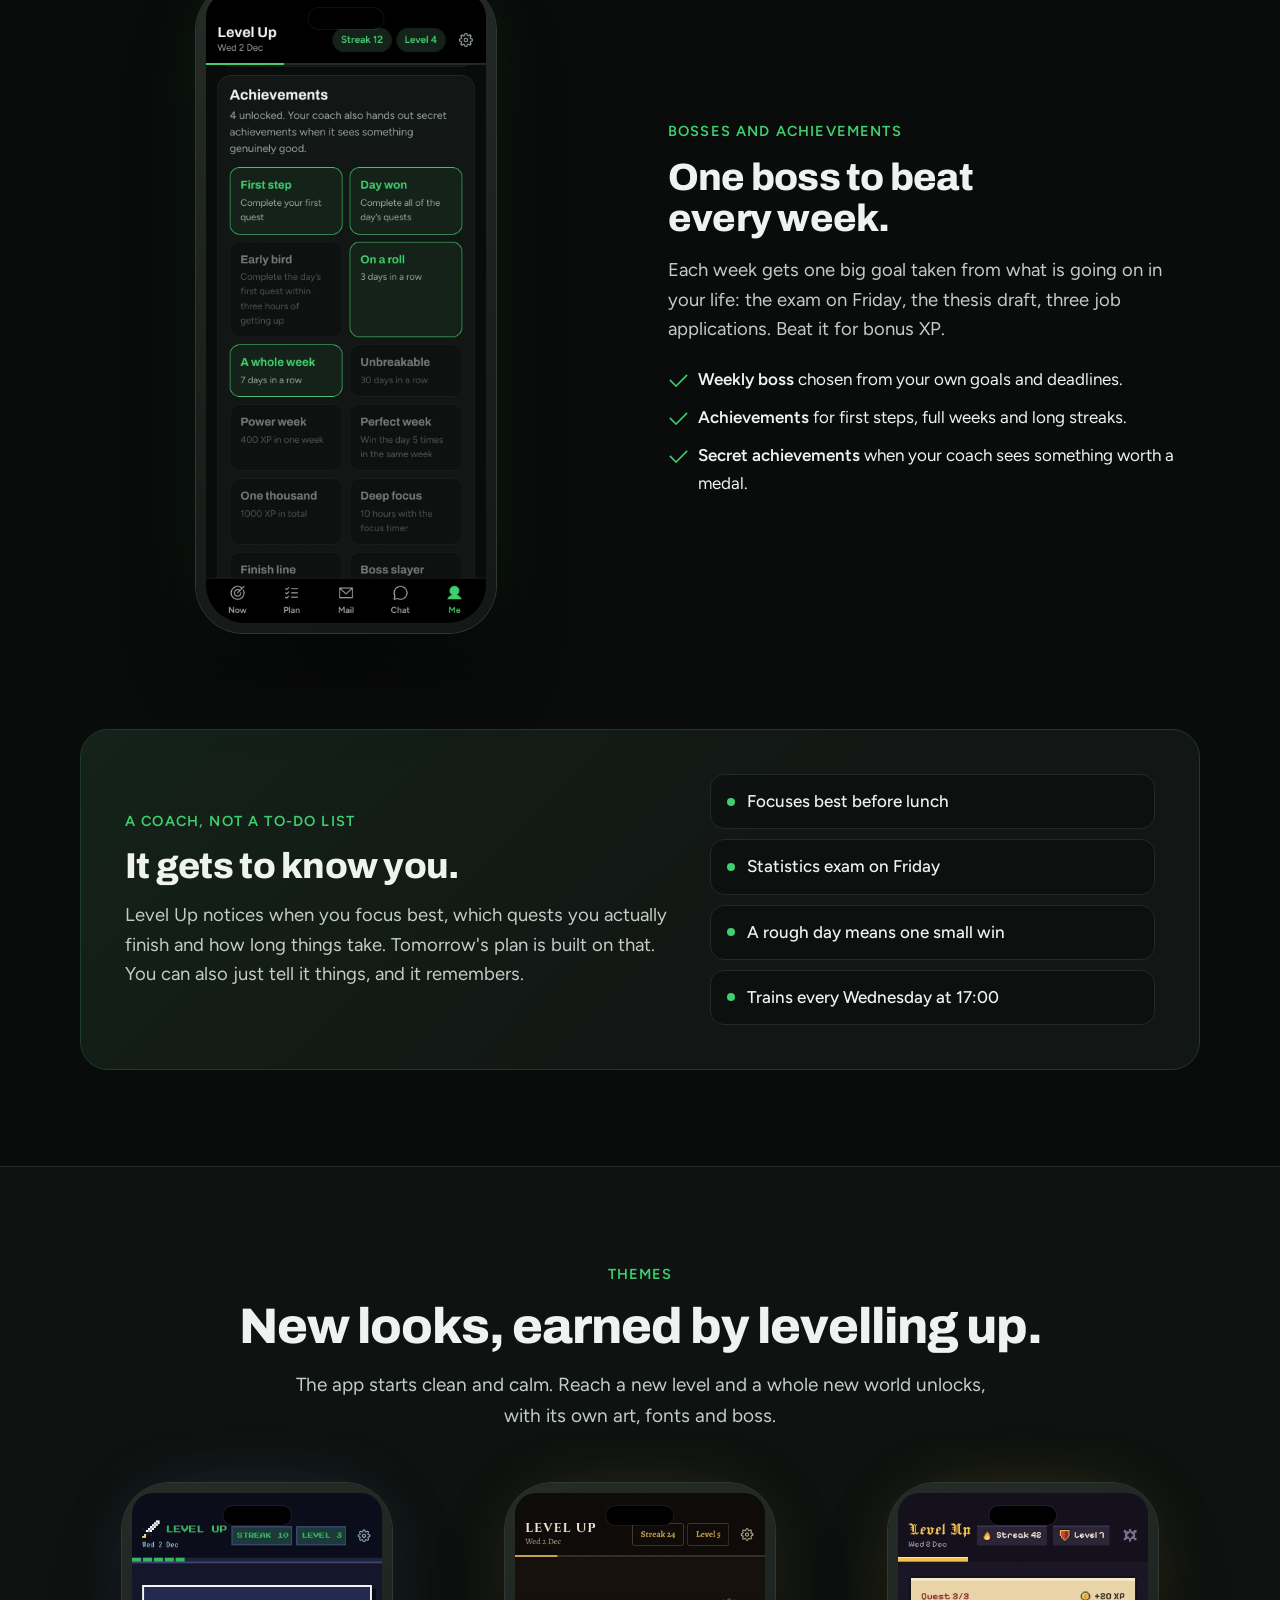
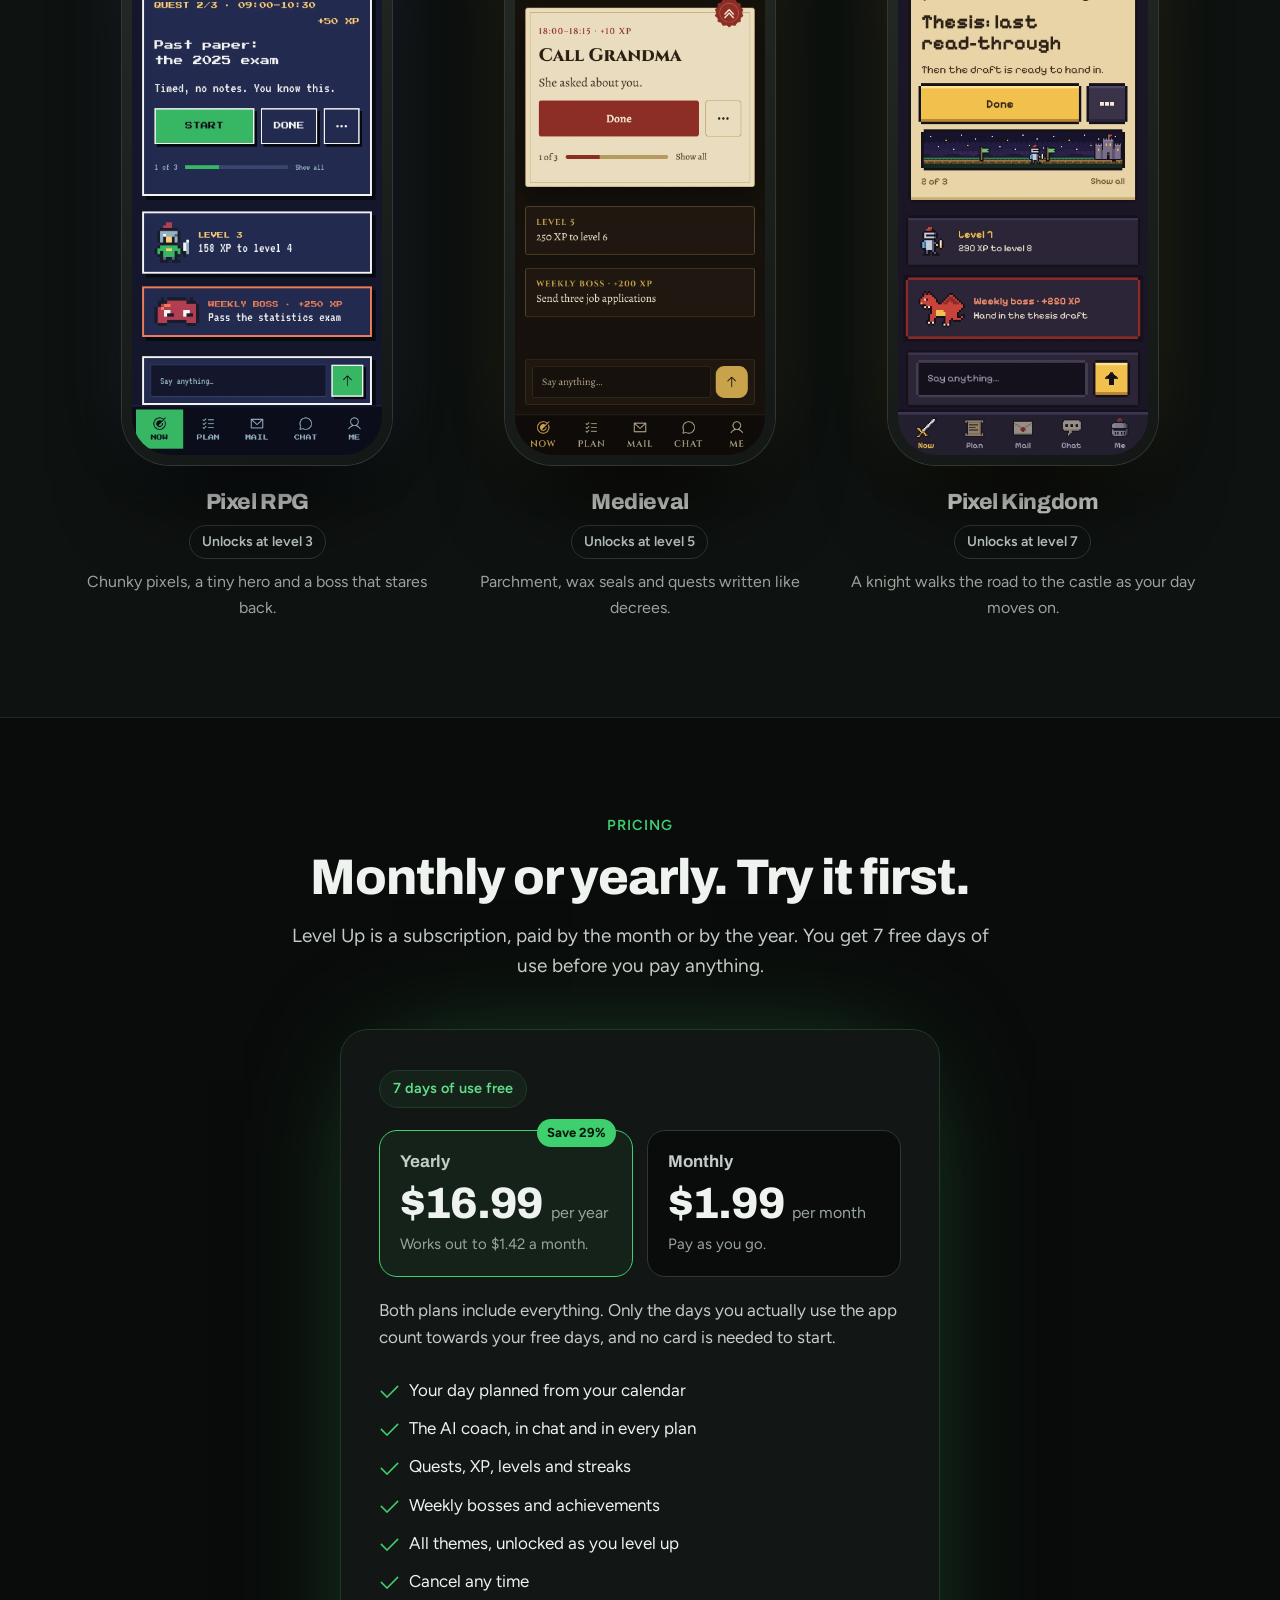
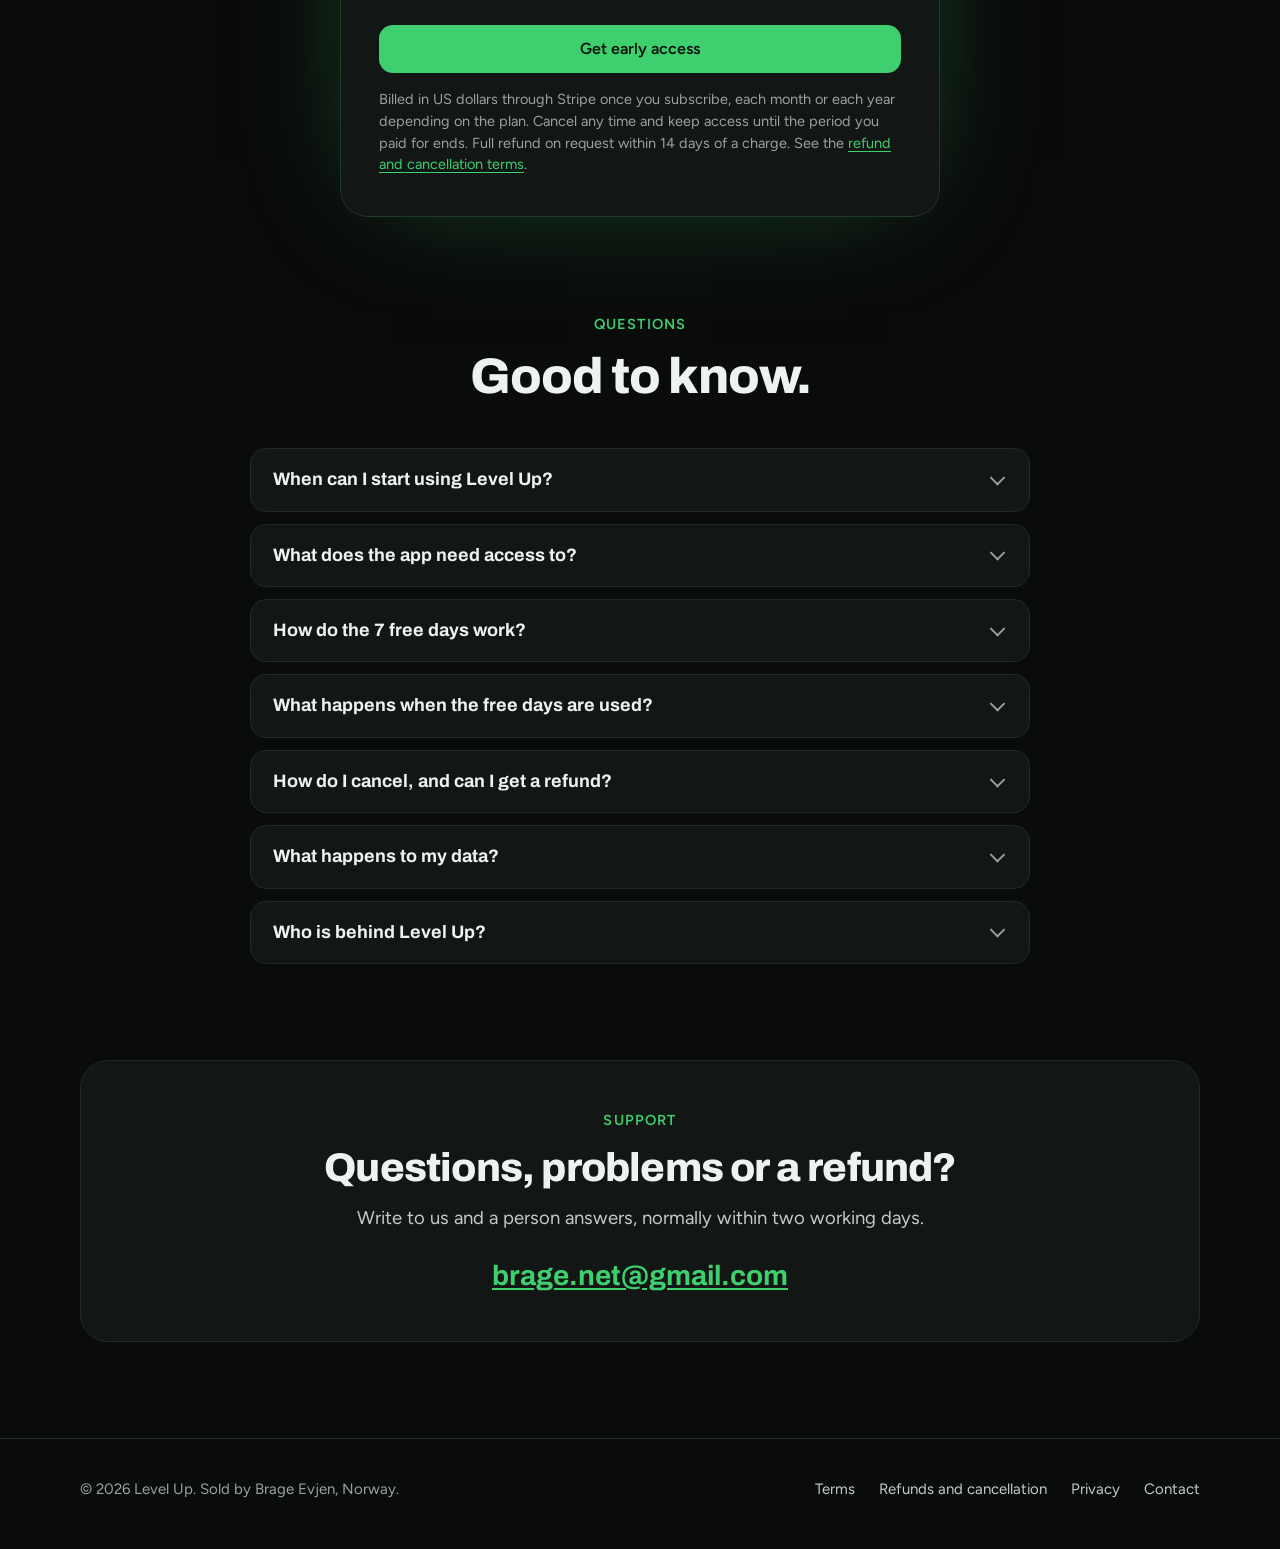
==== commit 8680366e: "Lower the price to $1.99 a month and $16.99 a year Co-Authored-By: Claude Fable 5.2 <noreply@anthrop" ====
--- a/index.html
+++ b/index.html
@@ -4,7 +4,7 @@
 <meta charset="utf-8">
 <meta name="viewport" content="width=device-width, initial-scale=1">
 <title>Level Up: your day, turned into quests</title>
-<meta name="description" content="Level Up is an AI coach that plans your day from your calendar and hands you one quest at a time. Earn XP, keep your streak and level up. $2.99 a month or $24.99 a year, first 7 days of use free.">
+<meta name="description" content="Level Up is an AI coach that plans your day from your calendar and hands you one quest at a time. Earn XP, keep your streak and level up. $1.99 a month or $16.99 a year, first 7 days of use free.">
 <meta name="theme-color" content="#0a0c0b">
 <meta property="og:type" content="website">
 <meta property="og:site_name" content="Level Up">
@@ -51,7 +51,7 @@
         <a class="btn" href="mailto:brage.net@gmail.com?subject=Level%20Up%20early%20access">Get early access</a>
         <a class="btn ghost" href="#how">See how it works</a>
       </div>
-      <p class="fine"><b>$2.99 a month or $24.99 a year.</b> Your first 7 days of use are free, with no card needed.</p>
+      <p class="fine"><b>$1.99 a month or $16.99 a year.</b> Your first 7 days of use are free, with no card needed.</p>
     </div>
     <div class="stage" aria-hidden="true">
       <div class="phone back" style="--top:#000000"><img src="assets/img/plan.webp" alt="" width="780" height="1688"></div>
@@ -193,14 +193,14 @@
       <span class="tag">7 days of use free</span>
       <div class="plans">
         <div class="plan best">
-          <span class="save">Save 30%</span>
+          <span class="save">Save 29%</span>
           <h3>Yearly</h3>
-          <div class="amount"><b>$24.99</b><span>per year</span></div>
-          <p>Works out to $2.08 a month.</p>
+          <div class="amount"><b>$16.99</b><span>per year</span></div>
+          <p>Works out to $1.42 a month.</p>
         </div>
         <div class="plan">
           <h3>Monthly</h3>
-          <div class="amount"><b>$2.99</b><span>per month</span></div>
+          <div class="amount"><b>$1.99</b><span>per month</span></div>
           <p>Pay as you go.</p>
         </div>
       </div>
